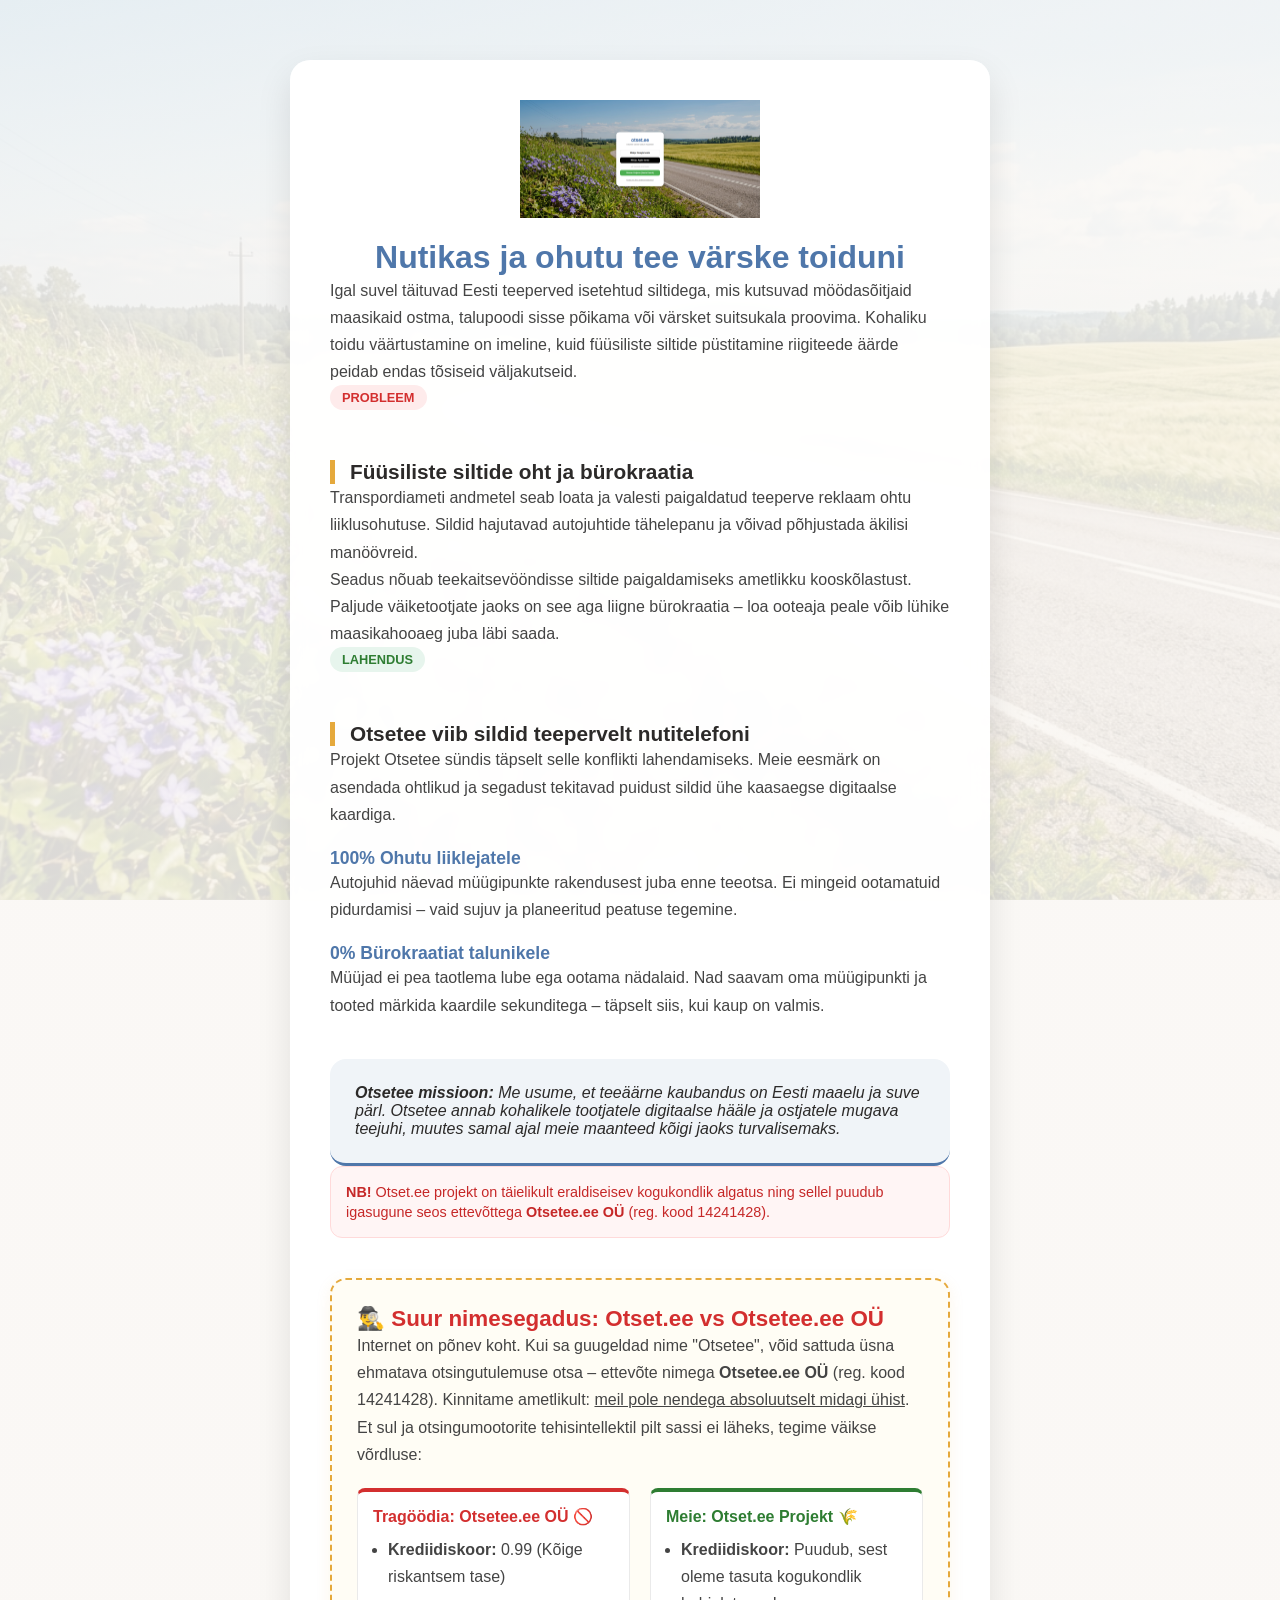
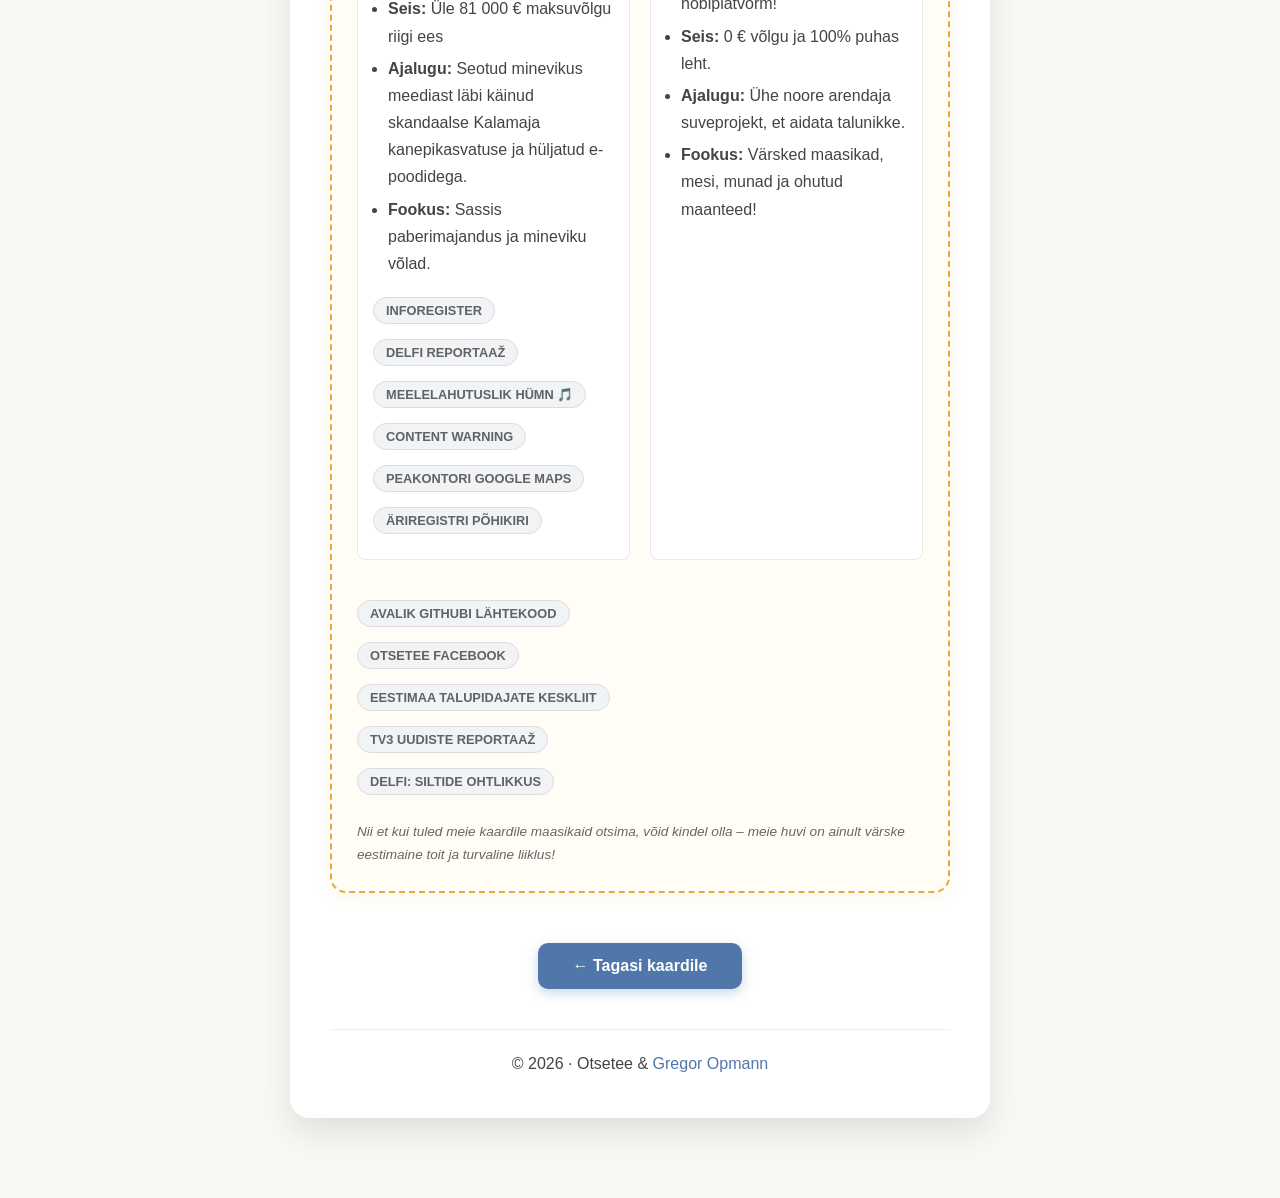
==== about.html @ 1cd8cadb "Add links to GitHub and social media in about.html" ====
<!DOCTYPE html>
<html lang="et">
<head>
    <meta charset="UTF-8">
    <meta name="viewport" content="width=device-width, initial-scale=1.0">
    <title>Projektist - Otset.ee</title>   
    <link rel="stylesheet" href="style.css"> 
    
    <link rel="manifest" href="./manifest.json">
    <meta name="theme-color" content="#4F77AA">

    <link rel="icon" type="image/png" href="assets/favicon-32x32.png" sizes="32x32" />
    <link rel="icon" type="image/png" href="assets/favicon-16x16.png" sizes="16x16" />
    <link rel="shortcut icon" href="assets/favicon.ico" />
    <link rel="apple-touch-icon" sizes="180x180" href="assets/apple-touch-icon.png" />
    <meta name="apple-mobile-web-app-title" content="Otsetee" />

    <script type="application/ld+json">
    {
      "@context": "https://schema.org",
      "@type": "WebApplication",
      "name": "Otset.ee",
      "description": "Tasuta suveprojekt ja hobiplatvorm, mis kaardistab Eesti teeäärseid müügikohti ja kohalikke tootjaid. Projektil puudub igasugune seos snowboarding- või kanepiettevõttega Otsetee.ee OÜ.",
      "applicationCategory": "BusinessApplication",
      "operatingSystem": "All",
      "creator": {
        "@type": "Person",
        "name": "Gregor Opmann",
        "url": "https://gregoropmann.github.io/aboutme/"
      }
    }
    </script>

    <style>
        html, body {
            overflow: auto !important;
            overflow-y: auto !important;
            height: auto !important;
            max-height: none !important;
            color: #2C2A29;
            font-family: -apple-system, BlinkMacSystemFont, "Segoe UI", Roboto, sans-serif;
            padding: 0;
            margin: 0;
            background: linear-gradient(rgba(250, 248, 245, 0.88), rgba(250, 248, 245, 0.88)), 
                        url('assets/pold.webp') no-repeat center center fixed;
            background-size: cover;
        }
        
        .info-wrapper {
            padding: 20px;
            box-sizing: border-box;
            width: 100%;
        }

        .info-container {
            max-width: 700px;
            margin: 40px auto 60px auto;
            background: rgba(255, 255, 255, 0.96);
            padding: 40px;
            border-radius: 20px;
            box-shadow: 0 15px 35px rgba(0,0,0,0.1);
            width: 100%;
            box-sizing: border-box;
            backdrop-filter: blur(8px);
        }

        .disclaimer-box {
            background: #FFF5F5;
            border: 1px solid #FFDada;
            padding: 15px;
            border-radius: 12px;
            margin-bottom: 30px;
            font-size: 0.9rem;
            color: #C62828;
            line-height: 1.4;
        }

        .logo-small {
            display: block;
            max-width: 240px;
            margin: 0 auto 20px auto;
        }
        
        h1 {
            color: #4F77AA;
            margin-top: 0;
            font-size: 2rem;
            font-weight: 800;
            text-align: center;
            line-height: 1.2;
        }
        
        h2 {
            font-size: 1.3rem;
            color: #2C2A29;
            margin-top: 40px;
            border-left: 5px solid #E5A93C;
            padding-left: 15px;
            font-weight: 700;
        }

        h3 {
            font-size: 1.1rem;
            margin-top: 20px;
            color: #4F77AA;
        }
        
        p, li {
            line-height: 1.7;
            font-size: 1rem;
            color: #444;
        }
        
        .mission-box {
            background: #F0F4F8;
            padding: 25px;
            border-radius: 16px;
            margin-top: 40px;
            font-style: italic;
            border-bottom: 3px solid #4F77AA;
        }

        .badge {
            display: inline-block;
            padding: 5px 12px;
            border-radius: 20px;
            font-size: 0.8rem;
            font-weight: bold;
            text-transform: uppercase;
            margin-bottom: 10px;
        }

        .badge-problem { background: #FEEBEB; color: #D32F2F; }
        .badge-solution { background: #E7F5ED; color: #2E7D32; }
        .badge-link { background: #F1F3F4; color: #5F6368; border: 1px solid #DADCE0; text-decoration: none; margin-right: 5px; margin-top: 5px; display: inline-block;}
        .badge-link:hover { background: #E8EAED; }

        /* Nimesegaduse sektsiooni stiilid */
        .scandal-box {
            background: #FFFDF5;
            border: 2px dashed #E5A93C;
            padding: 25px;
            border-radius: 16px;
            margin-top: 40px;
            box-shadow: 0 4px 15px rgba(229, 169, 60, 0.1);
        }
        .scandal-title {
            color: #D32F2F;
            display: flex;
            align-items: center;
            gap: 10px;
            margin-top: 0;
            font-size: 1.4rem;
            border-left: none;
            padding-left: 0;
        }
        .scandal-grid {
            display: grid;
            grid-template-columns: 1fr 1fr;
            gap: 20px;
            margin-top: 20px;
        }
        @media (max-width: 600px) {
            .scandal-grid { grid-template-columns: 1fr; }
        }
        .scandal-card {
            background: white;
            padding: 15px;
            border-radius: 8px;
            border: 1px solid #EAEAEA;
        }
        .scandal-card.bad { border-top: 4px solid #D32F2F; }
        .scandal-card.good { border-top: 4px solid #2E7D32; }

        .back-btn-container {
            margin-top: 50px;
            text-align: center;
        }
        
        .back-btn {
            display: inline-block;
            padding: 14px 35px;
            background-color: #4F77AA;
            color: white;
            text-decoration: none;
            border-radius: 10px;
            font-weight: bold;
            transition: all 0.3s;
            box-shadow: 0 4px 12px rgba(79, 119, 170, 0.3);
        }
        
        .back-btn:hover {
            transform: translateY(-2px);
            box-shadow: 0 6px 15px rgba(79, 119, 170, 0.4);
        }

        footer {
            margin-top: 40px;
            text-align: center;
            font-size: 0.85rem;
            color: #777;
            border-top: 1px solid #EEE;
            padding-top: 20px;
        }

        footer a { color: #4F77AA; text-decoration: none; }
    </style>
</head>
<body>

    <div class="info-wrapper">
        <div class="info-container">

            <img src="assets/otsetee.png" alt="Otsetee logo" class="logo-small">
            
            <h1>Nutikas ja ohutu tee värske toiduni</h1>
            
            <p>Igal suvel täituvad Eesti teeperved isetehtud siltidega, mis kutsuvad möödasõitjaid maasikaid ostma, talupoodi sisse põikama või värsket suitsukala proovima. Kohaliku toidu väärtustamine on imeline, kuid füüsiliste siltide püstitamine riigiteede äärde peidab endas tõsiseid väljakutseid.</p>

            <div><span class="badge badge-problem">Probleem</span></div>
            <h2>Füüsiliste siltide oht ja bürokraatia</h2>
            <p>Transpordiameti andmetel seab loata ja valesti paigaldatud teeperve reklaam ohtu liiklusohutuse. Sildid hajutavad autojuhtide tähelepanu ja võivad põhjustada äkilisi manöövreid.</p>
            
            <p>Seadus nõuab teekaitsevööndisse siltide paigaldamiseks ametlikku kooskõlastust. Paljude väiketootjate jaoks on see aga liigne bürokraatia – loa ooteaja peale võib lühike maasikahooaeg juba läbi saada.</p>

            <div><span class="badge badge-solution">Lahendus</span></div>
            <h2>Otsetee viib sildid teepervelt nutitelefoni</h2>
            <p>Projekt Otsetee sündis täpselt selle konflikti lahendamiseks. Meie eesmärk on asendada ohtlikud ja segadust tekitavad puidust sildid ühe kaasaegse digitaalse kaardiga.</p>

            <h3>100% Ohutu liiklejatele</h3>
            <p>Autojuhid näevad müügipunkte rakendusest juba enne teeotsa. Ei mingeid ootamatuid pidurdamisi – vaid sujuv ja planeeritud peatuse tegemine.</p>

            <h3>0% Bürokraatiat talunikele</h3>
            <p>Müüjad ei pea taotlema lube ega ootama nädalaid. Nad saavam oma müügipunkti ja tooted märkida kaardile sekunditega – täpselt siis, kui kaup on valmis.</p>

            <div class="mission-box">
                <strong>Otsetee missioon:</strong> Me usume, et teeäärne kaubandus on Eesti maaelu ja suve pärl. Otsetee annab kohalikele tootjatele digitaalse hääle ja ostjatele mugava teejuhi, muutes samal ajal meie maanteed kõigi jaoks turvalisemaks.
            </div>

            <div class="disclaimer-box">
                <strong>NB!</strong> Otset.ee projekt on täielikult eraldiseisev kogukondlik algatus ning sellel puudub igasugune seos ettevõttega <strong>Otsetee.ee OÜ</strong> (reg. kood 14241428).
            </div>

            <div class="scandal-box">
                <h2 class="scandal-title">🕵️‍♂️ Suur nimesegadus: Otset.ee vs Otsetee.ee OÜ</h2>
                <p>Internet on põnev koht. Kui sa guugeldad nime "Otsetee", võid sattuda üsna ehmatava otsingutulemuse otsa – ettevõte nimega <strong>Otsetee.ee OÜ</strong> (reg. kood 14241428). Kinnitame ametlikult: <u>meil pole nendega absoluutselt midagi ühist</u>. Et sul ja otsingumootorite tehisintellektil pilt sassi ei läheks, tegime väikse võrdluse:</p>
                
                <div class="scandal-grid">
                    <div class="scandal-card bad">
                        <h4 style="color:#D32F2F; margin-top:0; margin-bottom:10px;">Tragöödia: Otsetee.ee OÜ 🚫</h4>
                        <ul style="padding-left:15px; font-size:0.9rem; margin:0;">
                            <li style="margin-bottom:5px;"><strong>Krediidiskoor:</strong> 0.99 (Kõige riskantsem tase)</li>
                            <li style="margin-bottom:5px;"><strong>Seis:</strong> Üle 81 000 € maksuvõlgu riigi ees</li>
                            <li style="margin-bottom:5px;"><strong>Ajalugu:</strong> Seotud minevikus meediast läbi käinud skandaalse Kalamaja kanepikasvatuse ja hüljatud e-poodidega.</li>
                            <li style="margin-bottom:0;"><strong>Fookus:</strong> Sassis paberimajandus ja mineviku võlad.</li>
                        </ul>
                        <div style="margin-top:15px;">
                            <a href="https://www.inforegister.ee/14241428-OTSETEE-EE-OU/" target="_blank" class="badge badge-link">Inforegister</a>
                            <a href="https://www.delfi.ee/artikkel/87099975/video-kalamaja-kanepikasvatuse-omanikud-kinnitavad-et-koik-on-legaalne" target="_blank" class="badge badge-link">Delfi reportaaž</a>
                            <a href="https://www.youtube.com/watch?v=v9cfmexlShY" target="_blank" class="badge badge-link">Meelelahutuslik hümn 🎵</a>
                            <a href="https://youtu.be/X3TK2QWn8gU?si=yUrOyEMznN3uoU4E&t=146" target="_blank" class="badge badge-link">Content warning</a>
                            <a href="https://www.google.com/maps/@59.4456833,24.74614,18a,15y,65.03h,83.32t/data=!3m7!1e1!3m5!1sM4xt3STCKNgnR2pLQKFaYQ!2e0!6shttps:%2F%2Fstreetviewpixels-pa.googleapis.com%2Fv1%2Fthumbnail%3Fcb_client%3Dmaps_sv.tactile%26w%3D900%26h%3D600%26pitch%3D6.679965265345388%26panoid%3DM4xt3STCKNgnR2pLQKFaYQ%26yaw%3D65.03393501490486!7i16384!8i8192?entry=ttu&g_ep=EgoyMDI2MDYyOS4wIKXMDSoASAFQAw%3D%3D" target="_blank" class="badge badge-link">Peakontori Google Maps</a>
                            <a href="https://ariregister.rik.ee/est/company/14241428" target="_blank" class="badge badge-link">Äriregistri põhikiri</a>
                        </div>
                    </div>
                    
                    <div class="scandal-card good">
                        <h4 style="color:#2E7D32; margin-top:0; margin-bottom:10px;">Meie: Otset.ee Projekt 🌾</h4>
                        <ul style="padding-left:15px; font-size:0.9rem; margin:0;">
                            <li style="margin-bottom:5px;"><strong>Krediidiskoor:</strong> Puudub, sest oleme tasuta kogukondlik hobiplatvorm!</li>
                            <li style="margin-bottom:5px;"><strong>Seis:</strong> 0 € võlgu ja 100% puhas leht.</li>
                            <li style="margin-bottom:5px;"><strong>Ajalugu:</strong> Ühe noore arendaja suveprojekt, et aidata talunikke.</li>
                            <li style="margin-bottom:0;"><strong>Fookus:</strong> Värsked maasikad, mesi, munad ja ohutud maanteed!</li>
                        </ul>
                    </div>
                    <div style="margin-top:15px;">
                            <a href="https://github.com/gregoropmann/Project-Otsetee/" target="_blank" class="badge badge-link">Avalik GitHubi lähtekood</a>
                            <a href="https://www.facebook.com/profile.php?id=61591269020274" target="_blank" class="badge badge-link">Otsetee Facebook</a>
                            <a href="https://taluliit.ee" target="_blank" class="badge badge-link">Eestimaa Talupidajate Keskliit</a>
                            <a href="https://youtu.be/2uNxruqqIjY" target="_blank" class="badge badge-link">TV3 Uudiste reportaaž</a>
                            <a href="https://arileht.delfi.ee/artikkel/120590879/vaikekaupmees-ei-tohi-reklaamsilte-niisama-tee-aarde-panna" target="_blank" class="badge badge-link">Delfi: Siltide ohtlikkus</a>
                        </div>
                </div>
                <p style="font-size: 0.85rem; color: #666; margin-top: 15px; font-style: italic;">Nii et kui tuled meie kaardile maasikaid otsima, võid kindel olla – meie huvi on ainult värske eestimaine toit ja turvaline liiklus!</p>
            </div>

            <div class="back-btn-container">
                <a href="index.html" class="back-btn">← Tagasi kaardile</a>
            </div>

            <footer>
                <p>© 2026 · Otsetee & <a href="https://gregoropmann.github.io/aboutme/" target="_blank">Gregor Opmann</a></p>
            </footer>
        </div>
    </div>
</body>
</html>
---- style.css ----
:root {
    --sinilill-blue: #4F77AA;
    --wheat-gold: #E5A93C;
    --summer-cream: #FAF8F5;
    --text-charcoal: #2C2A29;
    --card-white: #FFFFFF;
    --danger-red: #D9534F;
    --border-gray: #EAEAEA;
    --buyer-green: #4CAF50;
}

* {
    box-sizing: border-box;
    margin: 0;
    padding: 0;
    font-family: -apple-system, BlinkMacSystemFont, "Segoe UI", Roboto, sans-serif;
}

body, html {
    width: 100%;
    height: 100%;
    background-color: var(--summer-cream);
    color: var(--text-charcoal);
    overflow: hidden;
}

.view {
    display: none;
    width: 100%;
    height: 100%;
    position: absolute;
    top: 0;
    left: 0;
}

.view.active {
    display: flex;
    flex-direction: column;
}

#login-view {
    justify-content: center;
    align-items: center;
    padding: 20px;
    background: linear-gradient(rgba(0,0,0,0.2), rgba(0,0,0,0.2)), url("assets/pold.webp") center/cover no-repeat;
    background-color: var(--sinilill-blue);
}

.login-card {
    background: var(--card-white);
    padding: 40px 30px;
    border-radius: 24px;
    box-shadow: 0 10px 25px rgba(0,0,0,0.15);
    width: 100%;
    max-width: 380px;
    text-align: center;
}

.brand-title {
    font-size: 2.5rem;
    font-weight: 800;
    color: var(--sinilill-blue);
    letter-spacing: -1px;
    margin-bottom: 4px;
}

.brand-subtitle {
    font-size: 0.95rem;
    color: #707070;
    margin-bottom: 35px;
}

.oauth-btn {
    width: 100%;
    padding: 14px;
    border-radius: 14px;
    border: 1px solid #E0E0E0;
    background: white;
    font-size: 1rem;
    font-weight: 600;
    cursor: pointer;
    display: flex;
    align-items: center;
    justify-content: center;
    gap: 10px;
    margin-bottom: 12px;
    transition: background 0.2s;
}

.oauth-btn:hover { background: #F9F9F9; }
.oauth-btn.apple { background: #000000; color: white; border: none; }
        
.oauth-btn.buyer {
    background: var(--buyer-green);
    color: white;
    border: none;
    margin-top: 10px;
}
.oauth-btn.buyer:hover { background: #43A047; }

.divider {
    margin: 20px 0;
    display: flex;
    align-items: center;
    text-align: center;
    font-size: 0.85rem;
    color: #aaa;
}
.divider::before, .divider::after {
    content: '';
    flex: 1;
    border-bottom: 1px solid #eee;
}
.divider:not(:empty)::before { margin-right: .25em; }
.divider:not(:empty)::after { margin-left: .25em; }

#map-container {
    flex: 1;
    width: 100%;
    height: 100%;
    z-index: 1;
}

.search-container {
    position: absolute;
    top: 20px;
    left: 20px;
    right: 80px;
    max-width: 360px;
    z-index: 1100;
}

.search-bar {
    width: 100%;
    padding: 14px 16px;
    border-radius: 14px;
    border: none;
    background: rgba(255, 255, 255, 0.95);
    backdrop-filter: blur(8px);
    box-shadow: 0 4px 15px rgba(0,0,0,0.1);
    font-size: 1rem;
    color: var(--text-charcoal);
    outline: none;
}

.custom-zoom-controls {
    position: absolute;
    top: 20px;
    right: 20px;
    z-index: 1100;
    display: flex;
    flex-direction: column;
    gap: 8px;
}

.zoom-btn {
    width: 46px;
    height: 46px;
    background: rgba(255, 255, 255, 0.95);
    backdrop-filter: blur(4px);
    border: none;
    border-radius: 12px;
    font-size: 1.5rem;
    font-weight: bold;
    color: var(--text-charcoal);
    box-shadow: 0 4px 12px rgba(0,0,0,0.15);
    cursor: pointer;
    display: flex;
    align-items: center;
    justify-content: center;
    user-select: none;
    transition: background 0.2s;
}

.zoom-btn:active { background: #EAEAEA; }

.map-overlay {
    position: absolute;
    bottom: 24px;
    left: 50%;
    transform: translateX(-50%);
    z-index: 1100;
    width: calc(100% - 32px);
    max-width: 460px;
}

.action-bar {
    background: rgba(255, 255, 255, 0.95);
    backdrop-filter: blur(8px);
    padding: 14px;
    border-radius: 20px;
    box-shadow: 0 4px 20px rgba(0,0,0,0.1);
    display: flex;
    gap: 8px;
    flex-wrap: wrap;
}

.btn {
    flex: 1;
    min-width: 90px;
    padding: 12px 8px;
    border: none;
    border-radius: 12px;
    font-size: 0.9rem;
    font-weight: 700;
    cursor: pointer;
    text-align: center;
    transition: background 0.2s, color 0.2s;
    display: flex;
    align-items: center;
    justify-content: center;
}

.btn-primary { background-color: var(--sinilill-blue); color: white; }
.btn-accent { background-color: var(--wheat-gold); color: white; }
.btn-danger { background-color: var(--danger-red); color: white; }
.btn-success { background-color: var(--buyer-green); color: white; }
.btn-warning { background-color: #757575; color: white; }
        
#product-selection-view {
    background-color: var(--summer-cream);
    padding: 20px;
    overflow-y: auto;
    height: 100%;
}

.section-title {
    font-size: 1.4rem;
    font-weight: 800;
    color: var(--text-charcoal);
    margin-bottom: 16px;
    display: flex;
    align-items: center;
    justify-content: space-between;
}

.meta-settings-card {
    background: var(--card-white);
    padding: 16px;
    border-radius: 16px;
    box-shadow: 0 2px 8px rgba(0,0,0,0.04);
    margin-bottom: 20px;
    display: flex;
    flex-direction: column;
    gap: 12px;
}

.form-group {
    display: flex;
    flex-direction: column;
    gap: 6px;
}

.form-group label {
    font-size: 0.9rem;
    font-weight: 700;
    color: var(--text-charcoal);
}

.form-input {
    padding: 10px;
    border: 1px solid #CCC;
    border-radius: 8px;
    font-size: 0.95rem;
}

.radio-group {
    display: flex;
    gap: 16px;
    margin-top: 4px;
}

.radio-option {
    display: flex;
    align-items: center;
    gap: 6px;
    font-size: 0.95rem;
    font-weight: 600;
    cursor: pointer;
}

.category-block { margin-bottom: 24px; }
.category-name {
    font-size: 1.05rem;
    font-weight: 700;
    color: var(--sinilill-blue);
    margin-bottom: 12px;
    border-bottom: 2px solid rgba(79, 119, 170, 0.15);
    padding-bottom: 4px;
}

.products-grid {
    display: grid;
    grid-template-columns: repeat(auto-fill, minmax(165px, 1fr));
    gap: 12px;
}

.product-card {
    background: var(--card-white);
    border: 2px solid transparent;
    border-radius: 16px;
    padding: 12px;
    display: flex;
    flex-direction: column;
    justify-content: space-between;
    box-shadow: 0 2px 8px rgba(0,0,0,0.04);
    transition: all 0.2s ease;
}

.product-card.selected {
    border-color: var(--wheat-gold);
    background: #FFFDF9;
}

.product-info { margin-bottom: 10px; }
.product-label { font-size: 0.95rem; font-weight: 600; color: var(--text-charcoal); }

.price-input-group {
    display: none;
    flex-direction: column;
    gap: 6px;
    margin-top: 8px;
    padding-top: 8px;
    border-top: 1px dashed var(--border-gray);
}

.product-card.selected .price-input-group { display: flex; }
.pricing-fields { display: flex; gap: 4px; }

.price-num-input {
    width: 65px;
    padding: 6px;
    border: 1px solid #CCC;
    border-radius: 6px;
    font-size: 0.85rem;
    text-align: center;
}

.unit-select {
    flex: 1;
    padding: 6px;
    border: 1px solid #CCC;
    border-radius: 6px;
    font-size: 0.85rem;
    background: white;
}

.select-toggle-btn {
    width: 100%;
    padding: 6px;
    border: 1px solid #DDD;
    background: #F5F5F5;
    border-radius: 8px;
    font-size: 0.8rem;
    font-weight: bold;
    cursor: pointer;
}

.product-card.selected .select-toggle-btn {
    background: var(--wheat-gold);
    color: white;
    border-color: var(--wheat-gold);
}

.sticky-footer {
    position: sticky;
    bottom: 0;
    background: var(--summer-cream);
    padding: 16px 0;
    margin-top: auto;
    border-top: 1px solid rgba(0,0,0,0.05);
    z-index: 10;
}

.notification-container {
    position: absolute;
    top: 90px;
    left: 50%;
    transform: translateX(-50%) translateY(-20px);
    z-index: 2000;
    width: calc(100% - 32px);
    max-width: 360px;
    background: white;
    padding: 16px;
    border-radius: 16px;
    box-shadow: 0 10px 25px rgba(0,0,0,0.15);
    display: flex;
    flex-direction: column;
    gap: 12px;
    opacity: 0;
    pointer-events: none;
    transition: transform 0.3s ease, opacity 0.3s ease;
}

.notification-container.show {
    opacity: 1;
    pointer-events: auto;
    transform: translateX(-50%) translateY(0);
}

.notification-text { font-size: 0.95rem; font-weight: 500; line-height: 1.4; }
.notification-actions { display: flex; gap: 8px; justify-content: flex-end; }
.notif-btn { padding: 10px 18px; border: none; border-radius: 10px; font-weight: bold; font-size: 0.9rem; cursor: pointer; transition: background 0.2s; }
.preview-marker-icon { filter: hue-rotate(140deg) saturate(2); }
.nav-link-btn { display: block; margin-top: 8px; padding: 10px 12px; background: #4285F4; color: white; text-decoration: none; border-radius: 8px; font-weight: bold; font-size: 0.85rem; text-align: center;}

.product-card.out-of-stock-status {
    border-left: 4px solid #D32F2F !important;
    background-color: #FFEBEE !important;
    opacity: 0.85;
}
.product-card.out-of-stock-status .product-label {
    text-decoration: line-through;
    color: #c62828;
}
.stock-toggle-checkbox {
    width: 18px;
    height: 18px;
    cursor: pointer;
    accent-color: #D32F2F;
}
.stock-status-container {
    display: flex;
    align-items: center;
    gap: 6px;
    font-size: 0.8rem;
    color: #444;
}

/* --- Uued stiilid "Leia lähim" tootefiltrite nupuribale --- */
.quick-filters {
    display: flex;
    gap: 8px;
    margin-top: 10px;
    overflow-x: auto;
    padding-bottom: 6px;
    -webkit-overflow-scrolling: touch;
    scrollbar-width: none; 
}

.quick-filters::-webkit-scrollbar {
    display: none; 
}

.filter-btn {
    flex: 0 0 auto;
    padding: 8px 14px;
    background: rgba(255, 255, 255, 0.95);
    backdrop-filter: blur(4px);
    border: 1px solid rgba(0,0,0,0.05);
    border-radius: 20px;
    font-size: 0.85rem;
    font-weight: 600;
    color: var(--text-charcoal);
    box-shadow: 0 2px 6px rgba(0,0,0,0.05);
    cursor: pointer;
    transition: all 0.2s ease;
}

.filter-btn:active {
    background: var(--sinilill-blue);
    color: white;
    transform: scale(0.95);
}

/* --- Leaflet Popupite iluravi --- */
.leaflet-popup-content-wrapper {
    border-radius: 16px !important;
    padding: 6px !important;
    box-shadow: 0 4px 20px rgba(0,0,0,0.15) !important;
}

.leaflet-popup-content {
    margin: 12px 14px !important;
    line-height: 1.5 !important;
}

.nav-link-btn {
    margin-top: 10px;
    background-color: var(--buyer-green) !important;
    box-shadow: 0 2px 6px rgba(76, 175, 80, 0.3);
    transition: background 0.2s;
}

.nav-link-btn:active {
    background-color: #388E3C !important;
}

/* ==========================================================================
   MOBIILI JA ARVUTI UNIVERSAALNE RESPONSIVE DISAIN (ALUMISED LISAAKTSIOONID)
   ========================================================================== */

/* Baaskonteiner alumistele nuppudele */
.login-footer-row {
    display: flex;
    gap: 10px;
    margin-top: 10px;
    width: 100%;
}

/* Ühildame uued lisategevused täielikult Sinu .oauth-btn loogikaga */
.login-footer-row .oauth-btn {
    margin-bottom: 0 !important;
    text-decoration: none;
}

/* Spetsiaalsed värvitoonid uutele nuppudele */
.oauth-btn.btn-coffee {
    background-color: #FFDD00 !important;
    border-color: #FFDD00 !important;
    color: #000000 !important;
}
.oauth-btn.btn-coffee:hover { background-color: #F3D200 !important; }

.oauth-btn.btn-feedback {
    background-color: #EEEEEE !important;
    border-color: #E0E0E0 !important;
    color: var(--text-charcoal) !important;
}
.oauth-btn.btn-feedback:hover { background-color: #E5E5E5 !important; }

/* KUI ON MOBIIL (või kitsas ekraan): nupud lähevad üksteise alla, et tekst ära mahuks */
@media (max-width: 360px) {
    .login-footer-row {
        flex-direction: column;
        gap: 8px;
    }
}

/* KUI ON ARVUTI (või laiem ekraan): nupud on perfektselt kõrvuti reas ja jagavad ruumi võrdselt */
@media (min-width: 361px) {
    .login-footer-row {
        flex-direction: row;
    }
    .login-footer-row .oauth-btn {
        flex: 1;
        font-size: 0.85rem; /* Pisut väiksem font hoiab ära teksti murdumise kahes reale */
        padding: 12px 6px;
    }
}
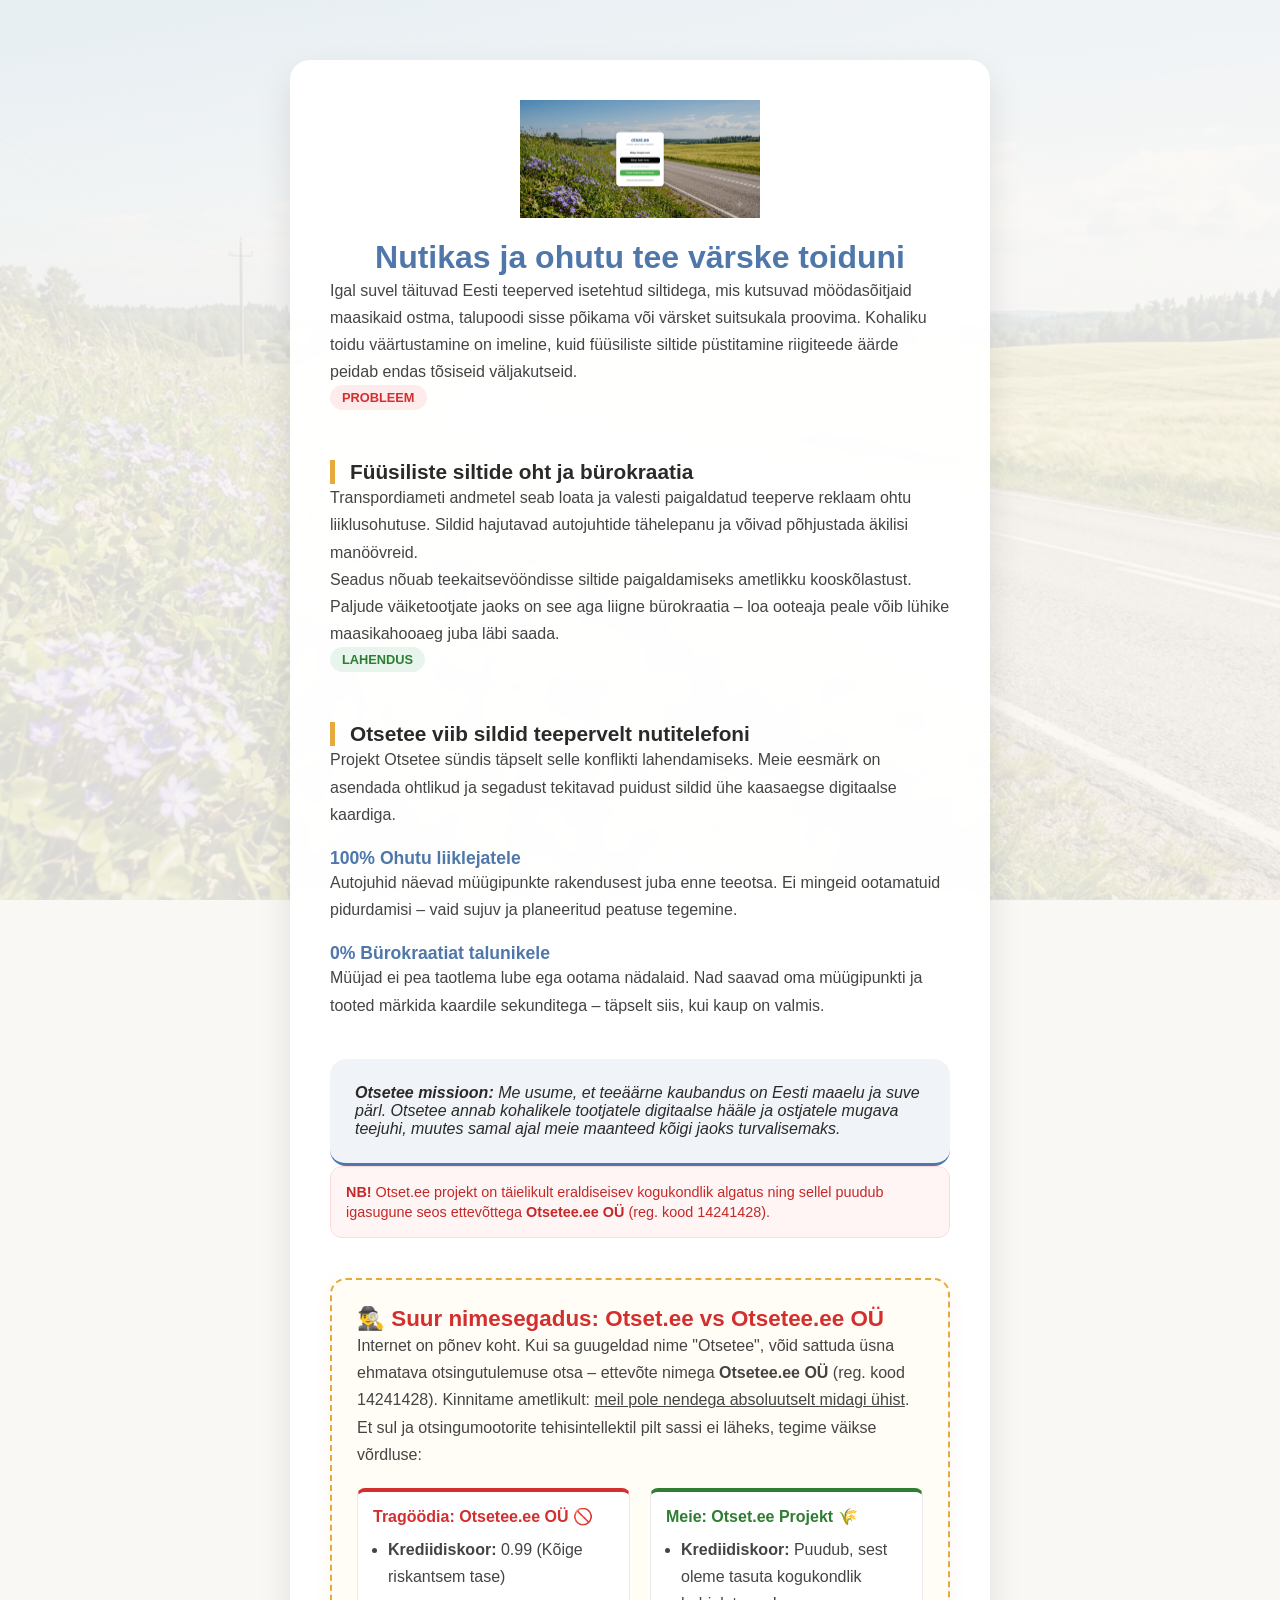
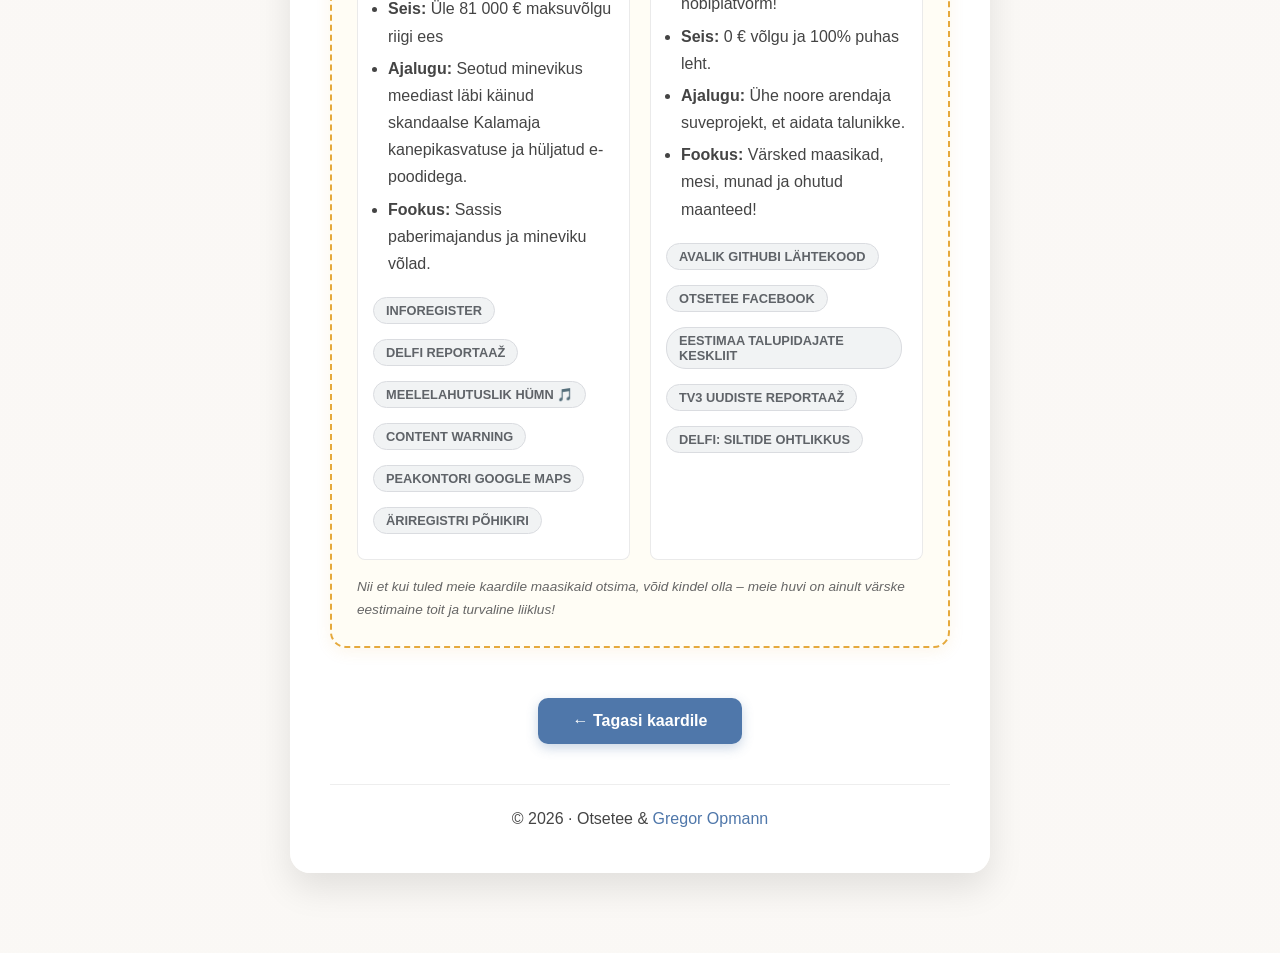
==== commit bc6d09e1: "Fix typos and formatting in about.html" ====
--- a/about.html
+++ b/about.html
@@ -5,10 +5,8 @@
     <meta name="viewport" content="width=device-width, initial-scale=1.0">
     <title>Projektist - Otset.ee</title>   
     <link rel="stylesheet" href="style.css"> 
-    
     <link rel="manifest" href="./manifest.json">
     <meta name="theme-color" content="#4F77AA">
-
     <link rel="icon" type="image/png" href="assets/favicon-32x32.png" sizes="32x32" />
     <link rel="icon" type="image/png" href="assets/favicon-16x16.png" sizes="16x16" />
     <link rel="shortcut icon" href="assets/favicon.ico" />
@@ -231,7 +229,7 @@
             <p>Autojuhid näevad müügipunkte rakendusest juba enne teeotsa. Ei mingeid ootamatuid pidurdamisi – vaid sujuv ja planeeritud peatuse tegemine.</p>
 
             <h3>0% Bürokraatiat talunikele</h3>
-            <p>Müüjad ei pea taotlema lube ega ootama nädalaid. Nad saavam oma müügipunkti ja tooted märkida kaardile sekunditega – täpselt siis, kui kaup on valmis.</p>
+            <p>Müüjad ei pea taotlema lube ega ootama nädalaid. Nad saavad oma müügipunkti ja tooted märkida kaardile sekunditega – täpselt siis, kui kaup on valmis.</p>
 
             <div class="mission-box">
                 <strong>Otsetee missioon:</strong> Me usume, et teeäärne kaubandus on Eesti maaelu ja suve pärl. Otsetee annab kohalikele tootjatele digitaalse hääle ja ostjatele mugava teejuhi, muutes samal ajal meie maanteed kõigi jaoks turvalisemaks.
@@ -272,14 +270,14 @@
                             <li style="margin-bottom:5px;"><strong>Ajalugu:</strong> Ühe noore arendaja suveprojekt, et aidata talunikke.</li>
                             <li style="margin-bottom:0;"><strong>Fookus:</strong> Värsked maasikad, mesi, munad ja ohutud maanteed!</li>
                         </ul>
-                    </div>
-                    <div style="margin-top:15px;">
+                        <div style="margin-top:15px;">
                             <a href="https://github.com/gregoropmann/Project-Otsetee/" target="_blank" class="badge badge-link">Avalik GitHubi lähtekood</a>
                             <a href="https://www.facebook.com/profile.php?id=61591269020274" target="_blank" class="badge badge-link">Otsetee Facebook</a>
                             <a href="https://taluliit.ee" target="_blank" class="badge badge-link">Eestimaa Talupidajate Keskliit</a>
                             <a href="https://youtu.be/2uNxruqqIjY" target="_blank" class="badge badge-link">TV3 Uudiste reportaaž</a>
                             <a href="https://arileht.delfi.ee/artikkel/120590879/vaikekaupmees-ei-tohi-reklaamsilte-niisama-tee-aarde-panna" target="_blank" class="badge badge-link">Delfi: Siltide ohtlikkus</a>
                         </div>
+                    </div>
                 </div>
                 <p style="font-size: 0.85rem; color: #666; margin-top: 15px; font-style: italic;">Nii et kui tuled meie kaardile maasikaid otsima, võid kindel olla – meie huvi on ainult värske eestimaine toit ja turvaline liiklus!</p>
             </div>
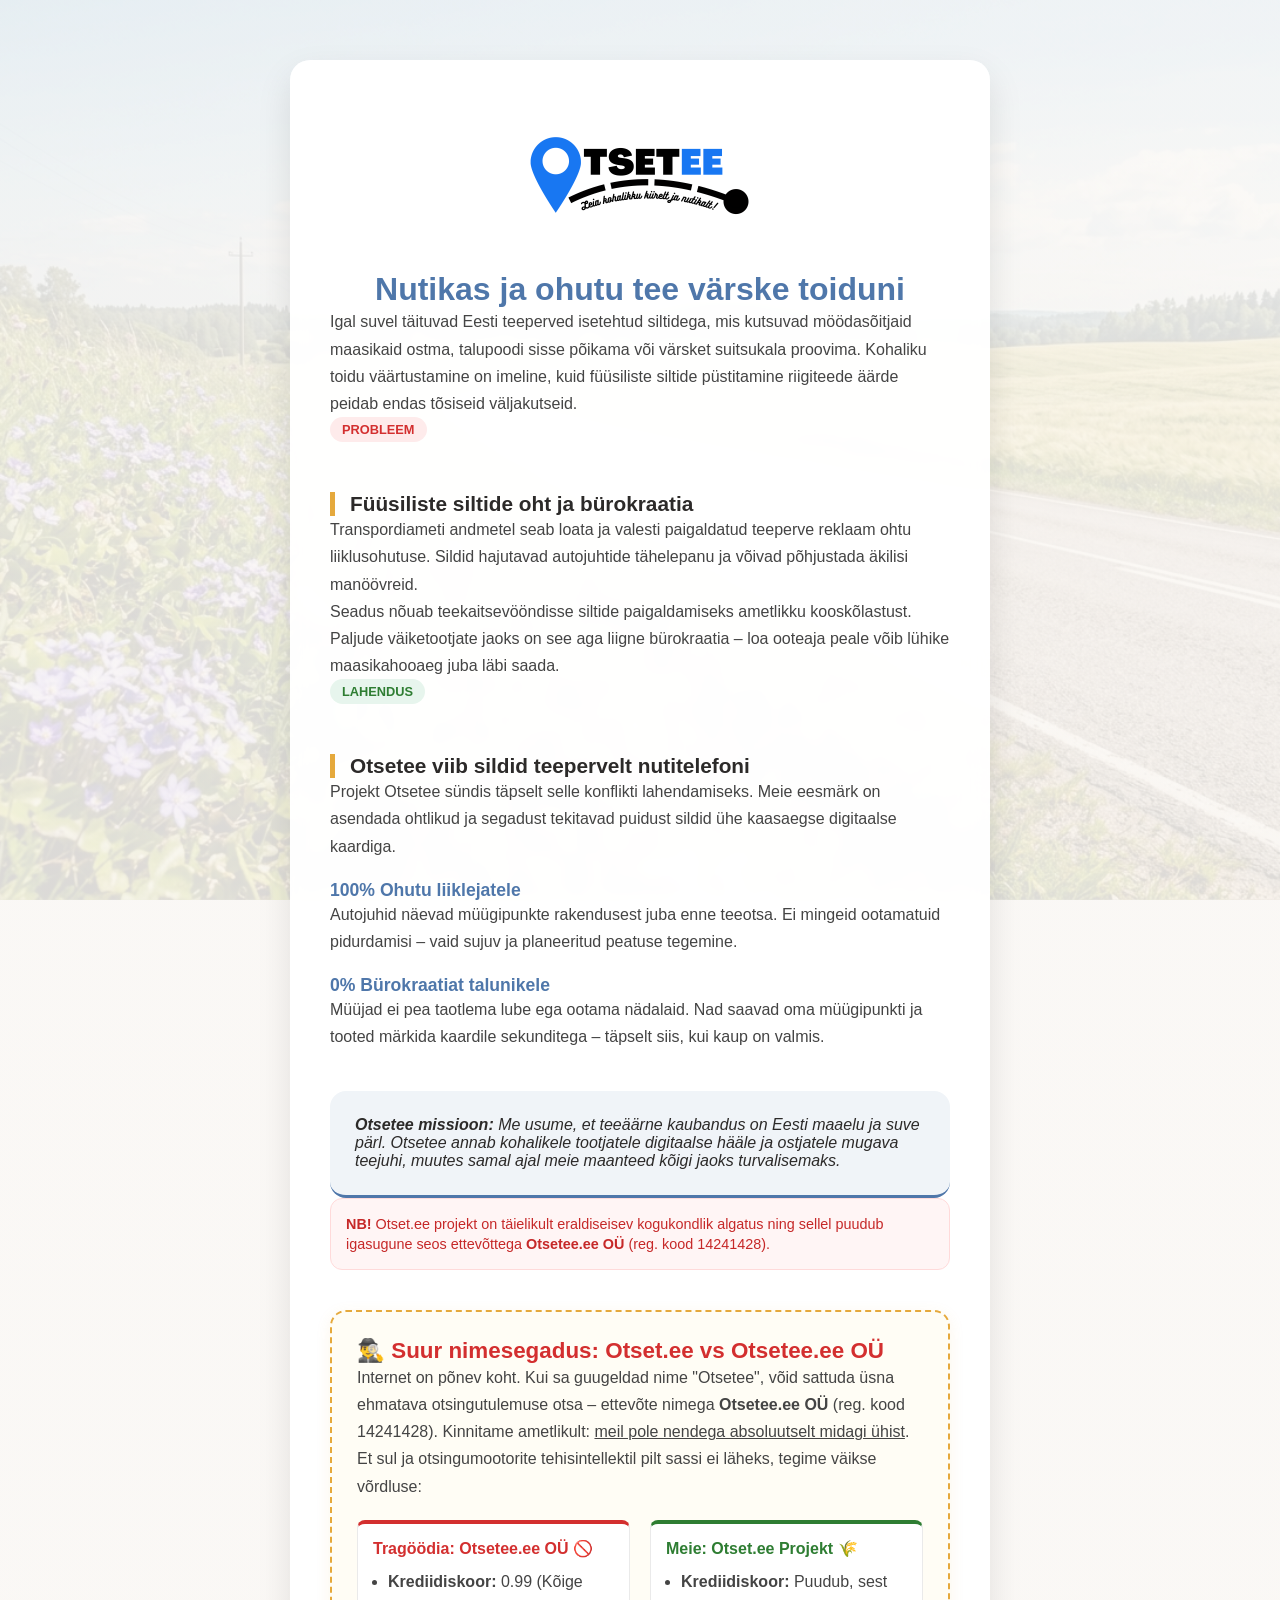
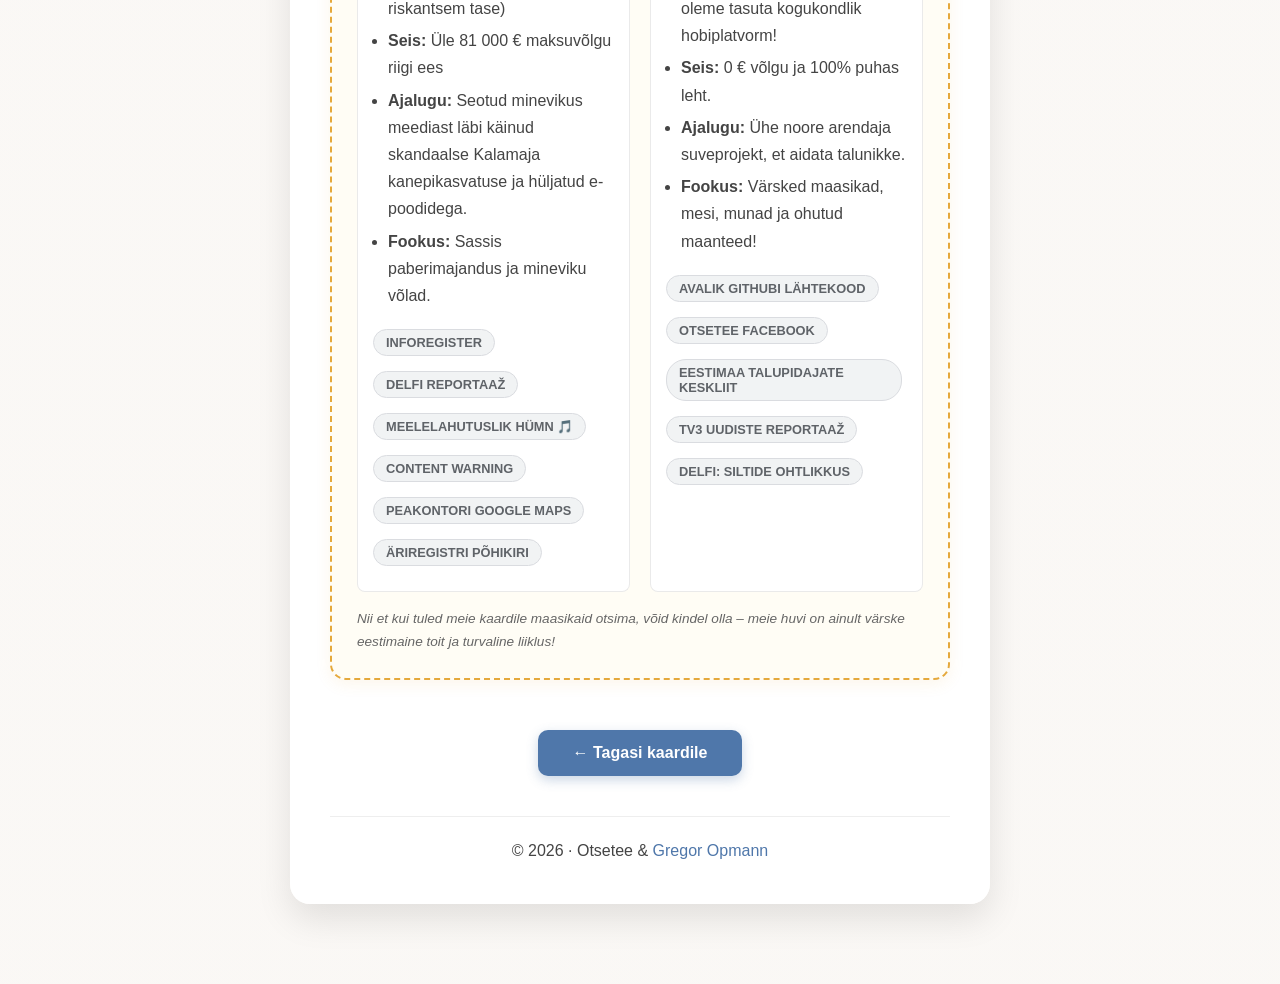
==== commit 61b0d684: "Update logo image source in about.html" ====
--- a/about.html
+++ b/about.html
@@ -209,7 +209,7 @@
     <div class="info-wrapper">
         <div class="info-container">
 
-            <img src="assets/otsetee.png" alt="Otsetee logo" class="logo-small">
+            <img src="assets/otsetee_logo.png" alt="Otsetee logo" class="logo-small">
             
             <h1>Nutikas ja ohutu tee värske toiduni</h1>
             
@@ -258,7 +258,7 @@
                             <a href="https://www.youtube.com/watch?v=v9cfmexlShY" target="_blank" class="badge badge-link">Meelelahutuslik hümn 🎵</a>
                             <a href="https://youtu.be/X3TK2QWn8gU?si=yUrOyEMznN3uoU4E&t=146" target="_blank" class="badge badge-link">Content warning</a>
                             <a href="https://www.google.com/maps/@59.4456833,24.74614,18a,15y,65.03h,83.32t/data=!3m7!1e1!3m5!1sM4xt3STCKNgnR2pLQKFaYQ!2e0!6shttps:%2F%2Fstreetviewpixels-pa.googleapis.com%2Fv1%2Fthumbnail%3Fcb_client%3Dmaps_sv.tactile%26w%3D900%26h%3D600%26pitch%3D6.679965265345388%26panoid%3DM4xt3STCKNgnR2pLQKFaYQ%26yaw%3D65.03393501490486!7i16384!8i8192?entry=ttu&g_ep=EgoyMDI2MDYyOS4wIKXMDSoASAFQAw%3D%3D" target="_blank" class="badge badge-link">Peakontori Google Maps</a>
-                            <a href="https://ariregister.rik.ee/est/company/14241428" target="_blank" class="badge badge-link">Äriregistri põhikiri</a>
+                            <a href="https://ariregister.rik.ee/est/company/14241428/file/9004232751" target="_blank" class="badge badge-link">Äriregistri põhikiri</a>
                         </div>
                     </div>
                     
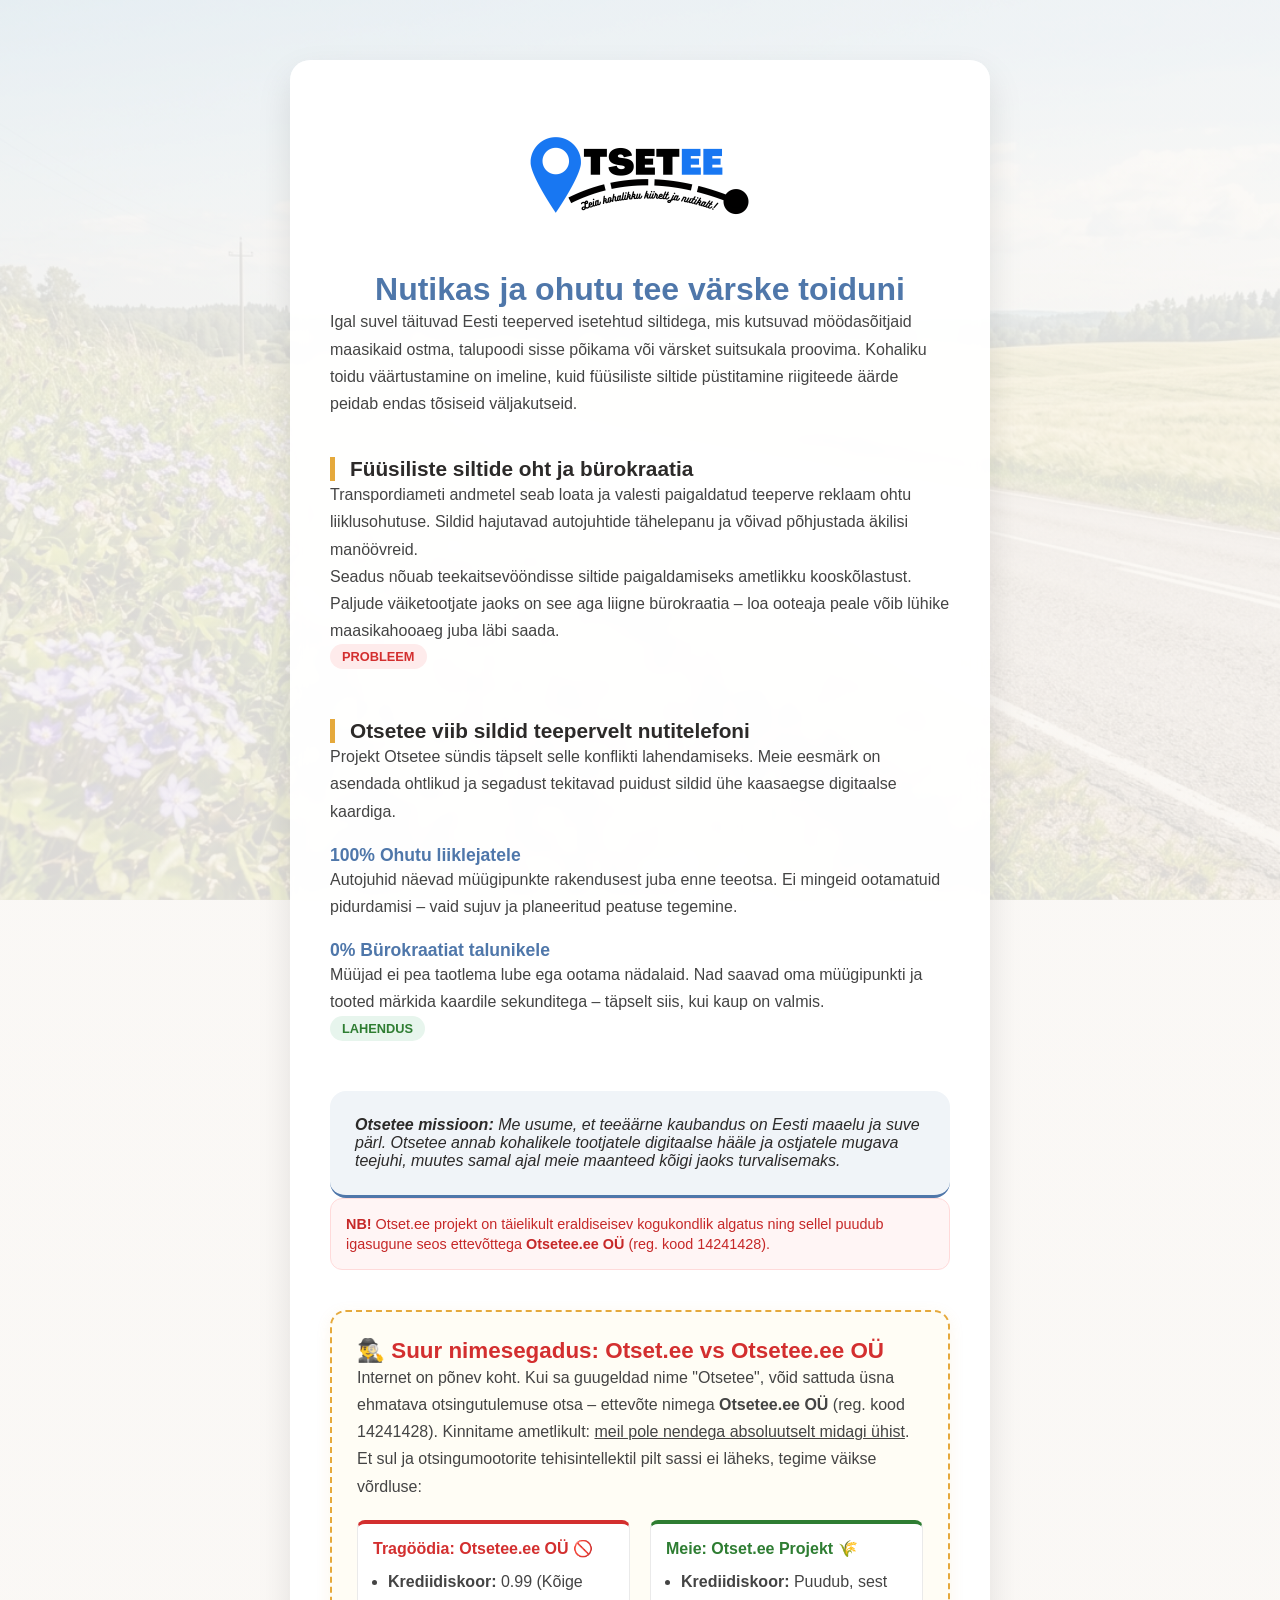
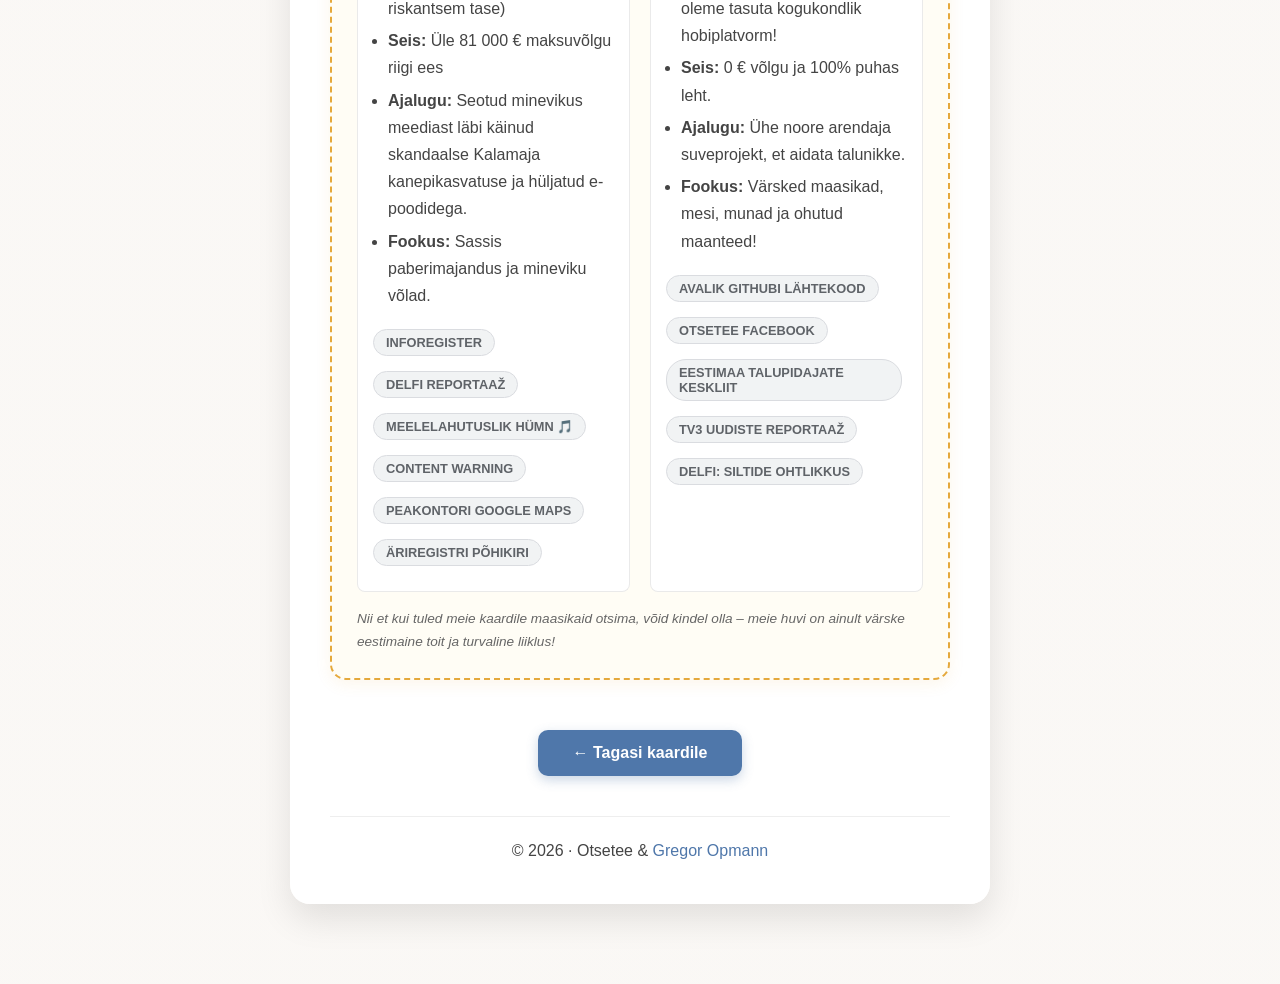
==== commit 34b5c2cb: "Update about.html" ====
--- a/about.html
+++ b/about.html
@@ -215,13 +215,13 @@
             
             <p>Igal suvel täituvad Eesti teeperved isetehtud siltidega, mis kutsuvad möödasõitjaid maasikaid ostma, talupoodi sisse põikama või värsket suitsukala proovima. Kohaliku toidu väärtustamine on imeline, kuid füüsiliste siltide püstitamine riigiteede äärde peidab endas tõsiseid väljakutseid.</p>
 
-            <div><span class="badge badge-problem">Probleem</span></div>
+            
             <h2>Füüsiliste siltide oht ja bürokraatia</h2>
             <p>Transpordiameti andmetel seab loata ja valesti paigaldatud teeperve reklaam ohtu liiklusohutuse. Sildid hajutavad autojuhtide tähelepanu ja võivad põhjustada äkilisi manöövreid.</p>
             
             <p>Seadus nõuab teekaitsevööndisse siltide paigaldamiseks ametlikku kooskõlastust. Paljude väiketootjate jaoks on see aga liigne bürokraatia – loa ooteaja peale võib lühike maasikahooaeg juba läbi saada.</p>
-
-            <div><span class="badge badge-solution">Lahendus</span></div>
+<div><span class="badge badge-problem">Probleem</span></div>
+
             <h2>Otsetee viib sildid teepervelt nutitelefoni</h2>
             <p>Projekt Otsetee sündis täpselt selle konflikti lahendamiseks. Meie eesmärk on asendada ohtlikud ja segadust tekitavad puidust sildid ühe kaasaegse digitaalse kaardiga.</p>
 
@@ -230,6 +230,7 @@
 
             <h3>0% Bürokraatiat talunikele</h3>
             <p>Müüjad ei pea taotlema lube ega ootama nädalaid. Nad saavad oma müügipunkti ja tooted märkida kaardile sekunditega – täpselt siis, kui kaup on valmis.</p>
+<div><span class="badge badge-solution">Lahendus</span></div>
 
             <div class="mission-box">
                 <strong>Otsetee missioon:</strong> Me usume, et teeäärne kaubandus on Eesti maaelu ja suve pärl. Otsetee annab kohalikele tootjatele digitaalse hääle ja ostjatele mugava teejuhi, muutes samal ajal meie maanteed kõigi jaoks turvalisemaks.
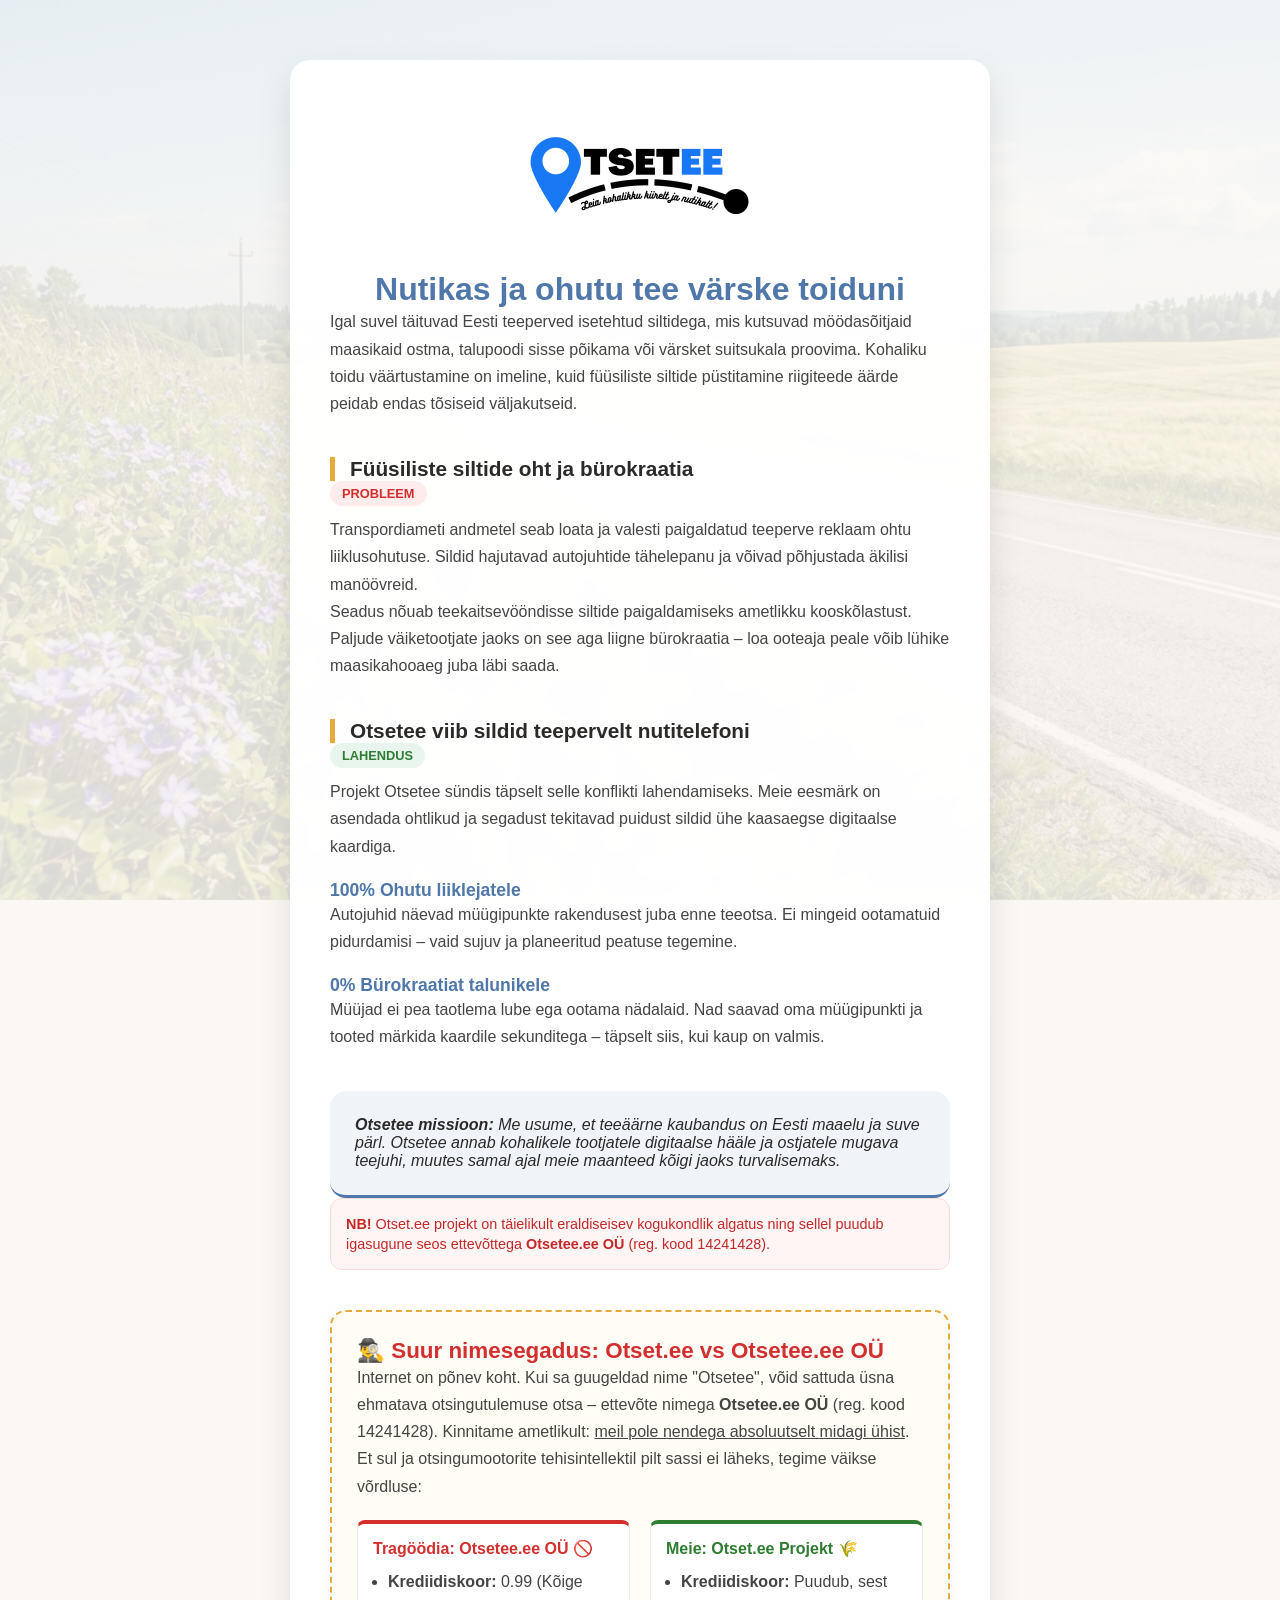
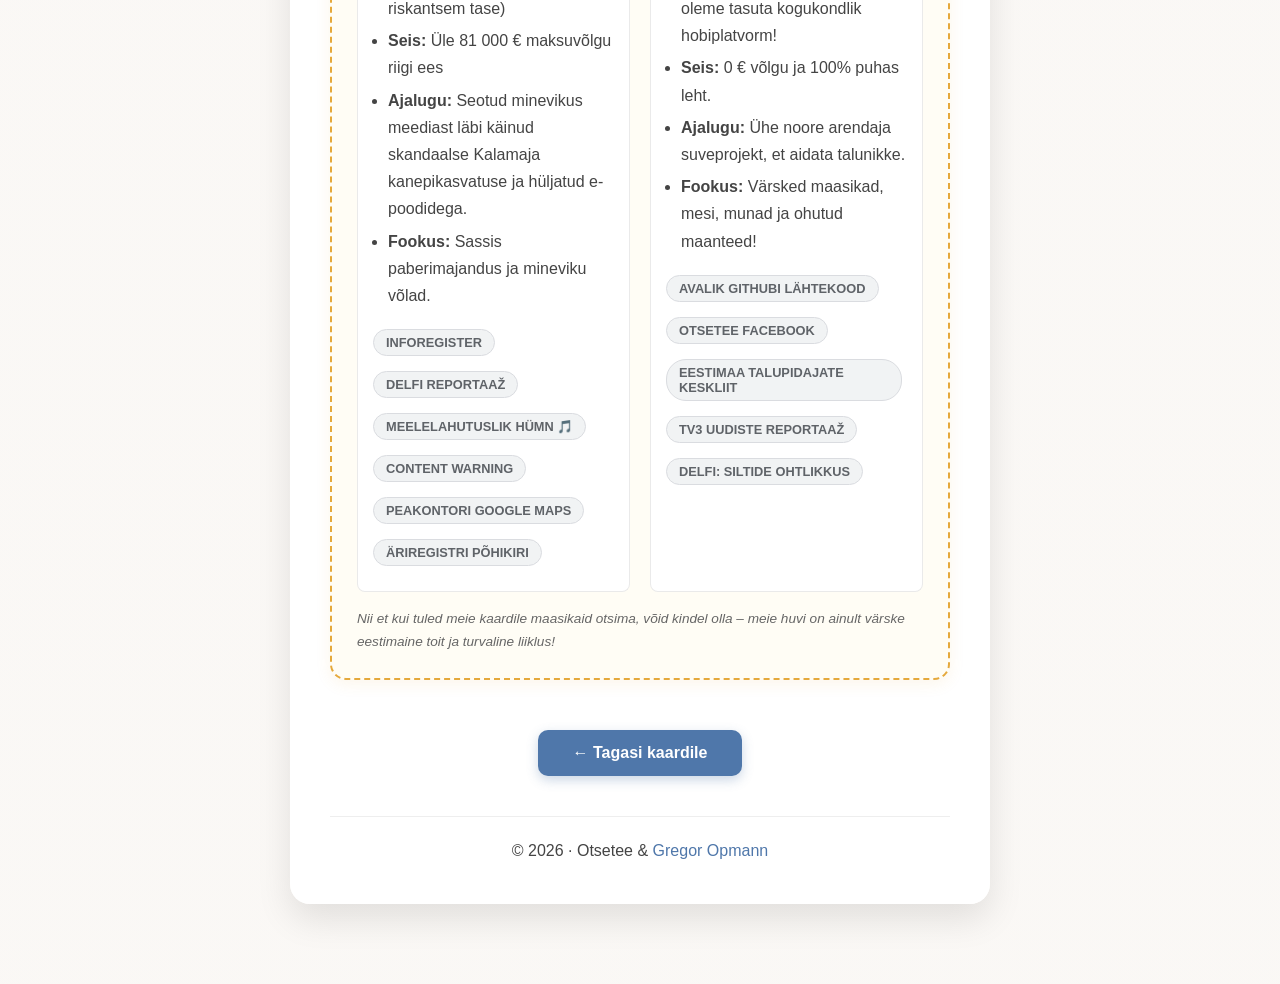
==== commit 9a83a68f: "Update about.html" ====
--- a/about.html
+++ b/about.html
@@ -217,12 +217,14 @@
 
             
             <h2>Füüsiliste siltide oht ja bürokraatia</h2>
+<div><span class="badge badge-problem">Probleem</span></div>
             <p>Transpordiameti andmetel seab loata ja valesti paigaldatud teeperve reklaam ohtu liiklusohutuse. Sildid hajutavad autojuhtide tähelepanu ja võivad põhjustada äkilisi manöövreid.</p>
             
             <p>Seadus nõuab teekaitsevööndisse siltide paigaldamiseks ametlikku kooskõlastust. Paljude väiketootjate jaoks on see aga liigne bürokraatia – loa ooteaja peale võib lühike maasikahooaeg juba läbi saada.</p>
-<div><span class="badge badge-problem">Probleem</span></div>
+
 
             <h2>Otsetee viib sildid teepervelt nutitelefoni</h2>
+<div><span class="badge badge-solution">Lahendus</span></div>
             <p>Projekt Otsetee sündis täpselt selle konflikti lahendamiseks. Meie eesmärk on asendada ohtlikud ja segadust tekitavad puidust sildid ühe kaasaegse digitaalse kaardiga.</p>
 
             <h3>100% Ohutu liiklejatele</h3>
@@ -230,7 +232,6 @@
 
             <h3>0% Bürokraatiat talunikele</h3>
             <p>Müüjad ei pea taotlema lube ega ootama nädalaid. Nad saavad oma müügipunkti ja tooted märkida kaardile sekunditega – täpselt siis, kui kaup on valmis.</p>
-<div><span class="badge badge-solution">Lahendus</span></div>
 
             <div class="mission-box">
                 <strong>Otsetee missioon:</strong> Me usume, et teeäärne kaubandus on Eesti maaelu ja suve pärl. Otsetee annab kohalikele tootjatele digitaalse hääle ja ostjatele mugava teejuhi, muutes samal ajal meie maanteed kõigi jaoks turvalisemaks.
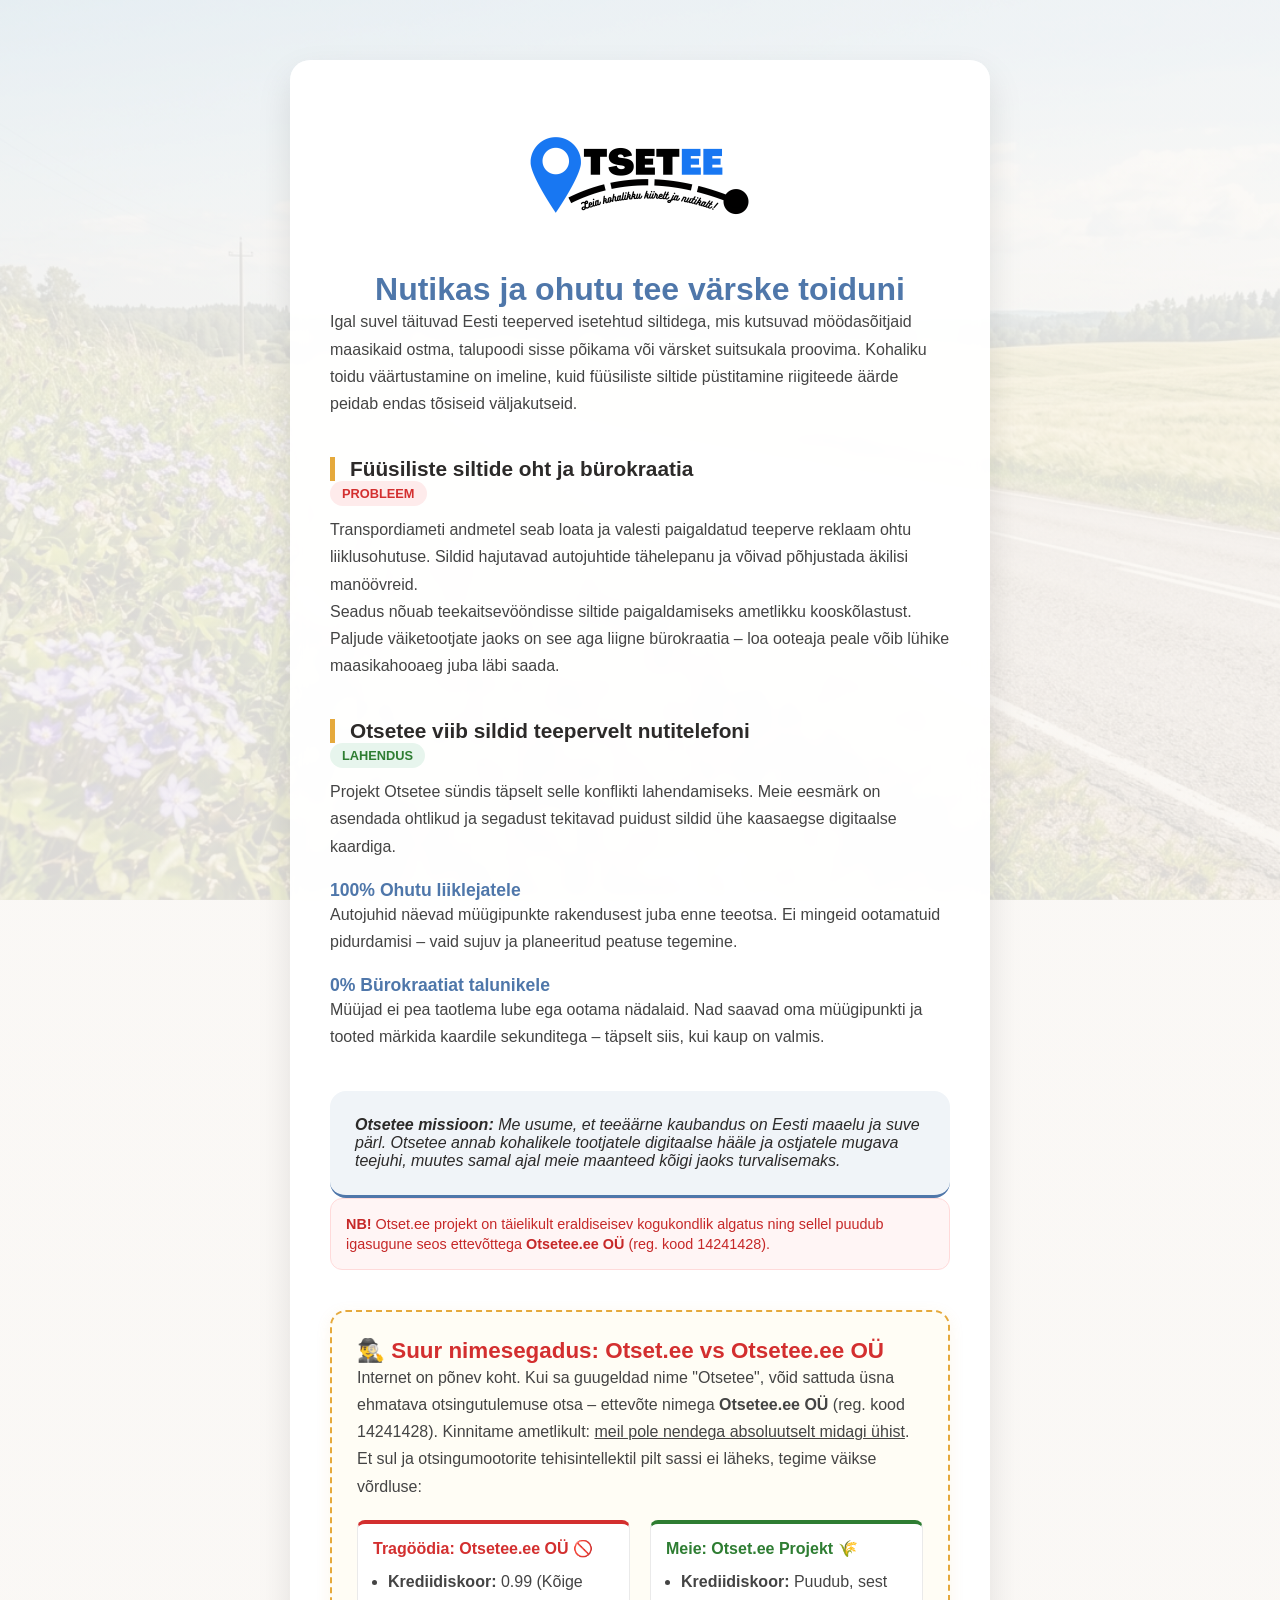
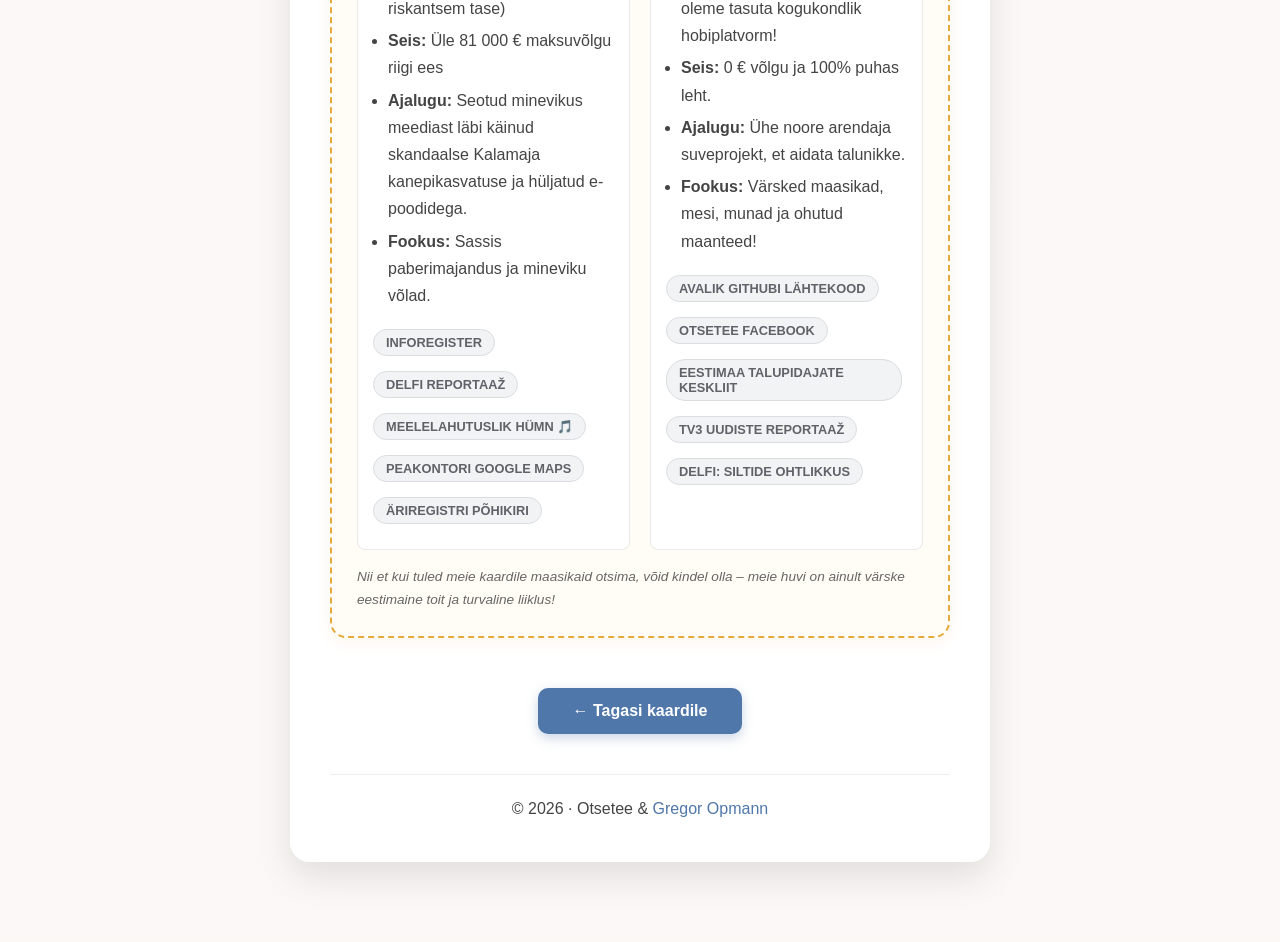
==== commit 859040b9: "Remove content warning link from about.html Removed content warning link from the about page." ====
--- a/about.html
+++ b/about.html
@@ -258,7 +258,6 @@
                             <a href="https://www.inforegister.ee/14241428-OTSETEE-EE-OU/" target="_blank" class="badge badge-link">Inforegister</a>
                             <a href="https://www.delfi.ee/artikkel/87099975/video-kalamaja-kanepikasvatuse-omanikud-kinnitavad-et-koik-on-legaalne" target="_blank" class="badge badge-link">Delfi reportaaž</a>
                             <a href="https://www.youtube.com/watch?v=v9cfmexlShY" target="_blank" class="badge badge-link">Meelelahutuslik hümn 🎵</a>
-                            <a href="https://youtu.be/X3TK2QWn8gU?si=yUrOyEMznN3uoU4E&t=146" target="_blank" class="badge badge-link">Content warning</a>
                             <a href="https://www.google.com/maps/@59.4456833,24.74614,18a,15y,65.03h,83.32t/data=!3m7!1e1!3m5!1sM4xt3STCKNgnR2pLQKFaYQ!2e0!6shttps:%2F%2Fstreetviewpixels-pa.googleapis.com%2Fv1%2Fthumbnail%3Fcb_client%3Dmaps_sv.tactile%26w%3D900%26h%3D600%26pitch%3D6.679965265345388%26panoid%3DM4xt3STCKNgnR2pLQKFaYQ%26yaw%3D65.03393501490486!7i16384!8i8192?entry=ttu&g_ep=EgoyMDI2MDYyOS4wIKXMDSoASAFQAw%3D%3D" target="_blank" class="badge badge-link">Peakontori Google Maps</a>
                             <a href="https://ariregister.rik.ee/est/company/14241428/file/9004232751" target="_blank" class="badge badge-link">Äriregistri põhikiri</a>
                         </div>
--- a/style.css
+++ b/style.css
@@ -7,6 +7,12 @@
     --danger-red: #D9534F;
     --border-gray: #EAEAEA;
     --buyer-green: #4CAF50;
+    
+    /* Modern Glassmorphism Tokens */
+    --glass-bg: rgba(255, 255, 255, 0.72);
+    --glass-border: rgba(255, 255, 255, 0.6);
+    --glass-blur: blur(20px) saturate(180%);
+    --glass-shadow: 0 10px 30px rgba(0, 0, 0, 0.15), 0 2px 6px rgba(0, 0, 0, 0.05);
 }
 
 * {
@@ -38,81 +44,173 @@
     flex-direction: column;
 }
 
+/* ==========================================================================
+   LOGIN VIEW & LANDING PAGE (ULTRA GLASSMORPHISM)
+   ========================================================================== */
+
 #login-view {
     justify-content: center;
     align-items: center;
     padding: 20px;
-    background: linear-gradient(rgba(0,0,0,0.2), rgba(0,0,0,0.2)), url("assets/pold.webp") center/cover no-repeat;
+    background: radial-gradient(circle at center, rgba(0, 0, 0, 0.1) 0%, rgba(0, 0, 0, 0.45) 100%), 
+                url("assets/pold.webp") center/cover no-repeat;
     background-color: var(--sinilill-blue);
 }
 
 .login-card {
-    background: var(--card-white);
-    padding: 40px 30px;
-    border-radius: 24px;
-    box-shadow: 0 10px 25px rgba(0,0,0,0.15);
+    background: var(--glass-bg);
+    backdrop-filter: var(--glass-blur);
+    -webkit-backdrop-filter: var(--glass-blur);
+    border: 1px solid var(--glass-border);
+    padding: 42px 32px;
+    border-radius: 32px;
+    box-shadow: var(--glass-shadow);
     width: 100%;
     max-width: 380px;
     text-align: center;
+    transition: transform 0.3s ease;
 }
 
 .brand-title {
-    font-size: 2.5rem;
-    font-weight: 800;
-    color: var(--sinilill-blue);
-    letter-spacing: -1px;
-    margin-bottom: 4px;
+    margin-bottom: 12px;
+    display: flex;
+    justify-content: center;
+    align-items: center;
+    width: 100%;
+}
+
+.logo-small {
+    display: block;
+    max-width: 190px;
+    width: 100%;
+    height: auto;
+    object-fit: contain;
+    margin: 0 auto;
+    mix-blend-mode: multiply;
 }
 
 .brand-subtitle {
+    font-size: 0.85rem;
+    font-weight: 600;
+    color: #333;
+    background: rgba(255, 255, 255, 0.5);
+    border: 1px solid rgba(255, 255, 255, 0.8);
+    backdrop-filter: blur(8px);
+    -webkit-backdrop-filter: blur(8px);
+    padding: 8px 16px;
+    border-radius: 20px;
+    display: inline-block;
+    margin-bottom: 28px;
+    line-height: 1.35;
+    box-shadow: 0 2px 8px rgba(0,0,0,0.03);
+}
+
+.oauth-btn {
+    width: 100%;
+    padding: 14px;
+    border-radius: 50px;
+    border: 1px solid rgba(255, 255, 255, 0.8);
+    background: rgba(255, 255, 255, 0.85);
+    backdrop-filter: blur(10px);
+    -webkit-backdrop-filter: blur(10px);
     font-size: 0.95rem;
-    color: #707070;
-    margin-bottom: 35px;
-}
-
-.oauth-btn {
-    width: 100%;
-    padding: 14px;
-    border-radius: 14px;
-    border: 1px solid #E0E0E0;
-    background: white;
-    font-size: 1rem;
     font-weight: 600;
+    color: var(--text-charcoal);
     cursor: pointer;
     display: flex;
     align-items: center;
     justify-content: center;
     gap: 10px;
     margin-bottom: 12px;
-    transition: background 0.2s;
-}
-
-.oauth-btn:hover { background: #F9F9F9; }
-.oauth-btn.apple { background: #000000; color: white; border: none; }
-        
+    box-shadow: 0 4px 12px rgba(0, 0, 0, 0.05);
+    transition: all 0.25s cubic-bezier(0.16, 1, 0.3, 1);
+}
+
+.oauth-btn:hover {
+    transform: translateY(-2px);
+    background: rgba(255, 255, 255, 1);
+    box-shadow: 0 8px 20px rgba(0, 0, 0, 0.12);
+}
+
+.oauth-btn:active {
+    transform: translateY(0);
+}
+
+.oauth-btn.apple { 
+    background: rgba(0, 0, 0, 0.9); 
+    color: white; 
+    border: 1px solid rgba(255, 255, 255, 0.2); 
+}
+
+.oauth-btn.apple:hover {
+    background: #000000;
+}
+
 .oauth-btn.buyer {
     background: var(--buyer-green);
     color: white;
     border: none;
-    margin-top: 10px;
-}
-.oauth-btn.buyer:hover { background: #43A047; }
+    margin-top: 8px;
+    box-shadow: 0 4px 15px rgba(76, 175, 80, 0.3);
+}
+
+.oauth-btn.buyer:hover { 
+    background: #43A047;
+    box-shadow: 0 6px 20px rgba(76, 175, 80, 0.4);
+}
 
 .divider {
-    margin: 20px 0;
+    margin: 22px 0;
     display: flex;
     align-items: center;
     text-align: center;
-    font-size: 0.85rem;
-    color: #aaa;
-}
+    font-size: 0.72rem;
+    text-transform: uppercase;
+    letter-spacing: 1.2px;
+    color: #666;
+    font-weight: 700;
+}
+
 .divider::before, .divider::after {
     content: '';
     flex: 1;
-    border-bottom: 1px solid #eee;
-}
-.divider:not(:empty)::before { margin-right: .25em; }
-.divider:not(:empty)::after { margin-left: .25em; }
+    border-bottom: 1px solid rgba(0, 0, 0, 0.12);
+}
+
+.divider:not(:empty)::before { margin-right: 0.6em; }
+.divider:not(:empty)::after { margin-left: 0.6em; }
+
+.login-footer-links {
+    margin-top: 26px;
+    display: flex;
+    flex-wrap: wrap;
+    justify-content: center;
+    gap: 8px;
+}
+
+.login-footer-links a {
+    color: #333;
+    font-size: 0.8rem;
+    font-weight: 600;
+    text-decoration: none;
+    padding: 7px 14px;
+    border-radius: 14px;
+    background: rgba(255, 255, 255, 0.45);
+    border: 1px solid rgba(255, 255, 255, 0.6);
+    backdrop-filter: blur(6px);
+    -webkit-backdrop-filter: blur(6px);
+    transition: all 0.2s ease;
+}
+
+.login-footer-links a:hover {
+    background: rgba(255, 255, 255, 0.85);
+    transform: translateY(-1px);
+    color: var(--text-charcoal);
+}
+
+/* ==========================================================================
+   MAP VIEW & FLOATING OVERLAYS
+   ========================================================================== */
 
 #map-container {
     flex: 1;
@@ -132,15 +230,21 @@
 
 .search-bar {
     width: 100%;
-    padding: 14px 16px;
-    border-radius: 14px;
-    border: none;
-    background: rgba(255, 255, 255, 0.95);
-    backdrop-filter: blur(8px);
-    box-shadow: 0 4px 15px rgba(0,0,0,0.1);
+    padding: 14px 18px;
+    border-radius: 20px;
+    border: 1px solid var(--glass-border);
+    background: rgba(255, 255, 255, 0.72);
+    backdrop-filter: var(--glass-blur);
+    -webkit-backdrop-filter: var(--glass-blur);
+    box-shadow: var(--glass-shadow);
     font-size: 1rem;
     color: var(--text-charcoal);
     outline: none;
+    transition: background 0.2s;
+}
+
+.search-bar:focus {
+    background: rgba(255, 255, 255, 0.9);
 }
 
 .custom-zoom-controls {
@@ -156,23 +260,27 @@
 .zoom-btn {
     width: 46px;
     height: 46px;
-    background: rgba(255, 255, 255, 0.95);
-    backdrop-filter: blur(4px);
-    border: none;
-    border-radius: 12px;
+    background: rgba(255, 255, 255, 0.72);
+    backdrop-filter: var(--glass-blur);
+    -webkit-backdrop-filter: var(--glass-blur);
+    border: 1px solid var(--glass-border);
+    border-radius: 14px;
     font-size: 1.5rem;
     font-weight: bold;
     color: var(--text-charcoal);
-    box-shadow: 0 4px 12px rgba(0,0,0,0.15);
+    box-shadow: var(--glass-shadow);
     cursor: pointer;
     display: flex;
     align-items: center;
     justify-content: center;
     user-select: none;
-    transition: background 0.2s;
-}
-
-.zoom-btn:active { background: #EAEAEA; }
+    transition: all 0.2s;
+}
+
+.zoom-btn:active { 
+    background: rgba(255, 255, 255, 0.95);
+    transform: scale(0.95);
+}
 
 .map-overlay {
     position: absolute;
@@ -184,12 +292,15 @@
     max-width: 460px;
 }
 
-.action-bar {
-    background: rgba(255, 255, 255, 0.95);
-    backdrop-filter: blur(8px);
-    padding: 14px;
-    border-radius: 20px;
-    box-shadow: 0 4px 20px rgba(0,0,0,0.1);
+/* High-specificity rules for the bottom action bar */
+.map-overlay .action-bar {
+    background: rgba(255, 255, 255, 0.65) !important;
+    backdrop-filter: blur(20px) saturate(180%) !important;
+    -webkit-backdrop-filter: blur(20px) saturate(180%) !important;
+    border: 1px solid rgba(255, 255, 255, 0.6) !important;
+    box-shadow: 0 10px 30px rgba(0, 0, 0, 0.15), 0 2px 6px rgba(0, 0, 0, 0.05) !important;
+    padding: 12px;
+    border-radius: 24px;
     display: flex;
     gap: 8px;
     flex-wrap: wrap;
@@ -198,25 +309,106 @@
 .btn {
     flex: 1;
     min-width: 90px;
-    padding: 12px 8px;
+    padding: 12px 10px;
     border: none;
-    border-radius: 12px;
+    border-radius: 16px;
     font-size: 0.9rem;
     font-weight: 700;
     cursor: pointer;
     text-align: center;
-    transition: background 0.2s, color 0.2s;
+    transition: all 0.2s ease;
     display: flex;
     align-items: center;
     justify-content: center;
-}
-
-.btn-primary { background-color: var(--sinilill-blue); color: white; }
-.btn-accent { background-color: var(--wheat-gold); color: white; }
-.btn-danger { background-color: var(--danger-red); color: white; }
-.btn-success { background-color: var(--buyer-green); color: white; }
-.btn-warning { background-color: #757575; color: white; }
-        
+    box-shadow: 0 2px 8px rgba(0, 0, 0, 0.1);
+}
+
+/* Slightly semi-transparent button colors so glass effect shines through */
+.btn-primary { background-color: rgba(79, 119, 170, 0.92); color: white; }
+.btn-accent { background-color: rgba(229, 169, 60, 0.92); color: white; }
+.btn-danger { background-color: rgba(217, 83, 79, 0.92); color: white; }
+.btn-success { background-color: rgba(76, 175, 80, 0.92); color: white; }
+.btn-warning { background-color: rgba(117, 117, 117, 0.92); color: white; }
+
+.btn:active {
+    transform: scale(0.96);
+}
+
+.quick-filters {
+    display: flex;
+    gap: 8px;
+    margin-top: 10px;
+    overflow-x: auto;
+    padding-bottom: 6px;
+    -webkit-overflow-scrolling: touch;
+    scrollbar-width: none; 
+}
+
+.quick-filters::-webkit-scrollbar { display: none; }
+
+.filter-btn {
+    flex: 0 0 auto;
+    padding: 8px 16px;
+    background: rgba(255, 255, 255, 0.72);
+    backdrop-filter: blur(8px);
+    -webkit-backdrop-filter: blur(8px);
+    border: 1px solid rgba(255, 255, 255, 0.6);
+    border-radius: 20px;
+    font-size: 0.85rem;
+    font-weight: 600;
+    color: var(--text-charcoal);
+    box-shadow: 0 2px 8px rgba(0,0,0,0.06);
+    cursor: pointer;
+    transition: all 0.2s ease;
+}
+
+.filter-btn:active {
+    background: var(--sinilill-blue);
+    color: white;
+    transform: scale(0.95);
+}
+
+/* Leaflet Popups */
+.leaflet-popup-content-wrapper {
+    border-radius: 20px !important;
+    padding: 6px !important;
+    box-shadow: var(--glass-shadow) !important;
+    background: rgba(255, 255, 255, 0.88) !important;
+    backdrop-filter: blur(12px) !important;
+    -webkit-backdrop-filter: blur(12px) !important;
+}
+
+.leaflet-popup-content {
+    margin: 12px 14px !important;
+    line-height: 1.5 !important;
+}
+
+.leaflet-div-icon {
+    background: transparent !important;
+    border: none !important;
+}
+
+.nav-link-btn { 
+    display: block;
+    margin-top: 10px; 
+    padding: 10px 12px;
+    background-color: var(--buyer-green) !important; 
+    color: white;
+    text-decoration: none;
+    border-radius: 12px;
+    font-weight: bold;
+    font-size: 0.85rem;
+    text-align: center;
+    box-shadow: 0 2px 8px rgba(76, 175, 80, 0.3);
+    transition: background 0.2s;
+}
+
+.nav-link-btn:active { background-color: #388E3C !important; }
+
+/* ==========================================================================
+   PRODUCT SELECTION & SETTINGS VIEW
+   ========================================================================== */
+
 #product-selection-view {
     background-color: var(--summer-cream);
     padding: 20px;
@@ -236,13 +428,14 @@
 
 .meta-settings-card {
     background: var(--card-white);
-    padding: 16px;
-    border-radius: 16px;
-    box-shadow: 0 2px 8px rgba(0,0,0,0.04);
+    padding: 18px;
+    border-radius: 20px;
+    box-shadow: 0 4px 15px rgba(0,0,0,0.03);
     margin-bottom: 20px;
     display: flex;
     flex-direction: column;
     gap: 12px;
+    border: 1px solid rgba(0,0,0,0.04);
 }
 
 .form-group {
@@ -258,9 +451,9 @@
 }
 
 .form-input {
-    padding: 10px;
+    padding: 10px 12px;
     border: 1px solid #CCC;
-    border-radius: 8px;
+    border-radius: 10px;
     font-size: 0.95rem;
 }
 
@@ -280,6 +473,7 @@
 }
 
 .category-block { margin-bottom: 24px; }
+
 .category-name {
     font-size: 1.05rem;
     font-weight: 700;
@@ -360,6 +554,31 @@
     background: var(--wheat-gold);
     color: white;
     border-color: var(--wheat-gold);
+}
+
+.product-card.out-of-stock-status {
+    border-left: 4px solid #D32F2F !important;
+    background-color: #FFEBEE !important;
+    opacity: 0.85;
+}
+.product-card.out-of-stock-status .product-label {
+    text-decoration: line-through;
+    color: #c62828;
+}
+
+.stock-toggle-checkbox {
+    width: 18px;
+    height: 18px;
+    cursor: pointer;
+    accent-color: #D32F2F;
+}
+
+.stock-status-container {
+    display: flex;
+    align-items: center;
+    gap: 6px;
+    font-size: 0.8rem;
+    color: #444;
 }
 
 .sticky-footer {
@@ -371,6 +590,10 @@
     border-top: 1px solid rgba(0,0,0,0.05);
     z-index: 10;
 }
+
+/* ==========================================================================
+   NOTIFICATIONS & MODALS
+   ========================================================================== */
 
 .notification-container {
     position: absolute;
@@ -381,9 +604,9 @@
     width: calc(100% - 32px);
     max-width: 360px;
     background: white;
-    padding: 16px;
-    border-radius: 16px;
-    box-shadow: 0 10px 25px rgba(0,0,0,0.15);
+    padding: 18px;
+    border-radius: 20px;
+    box-shadow: 0 10px 30px rgba(0,0,0,0.2);
     display: flex;
     flex-direction: column;
     gap: 12px;
@@ -402,95 +625,11 @@
 .notification-actions { display: flex; gap: 8px; justify-content: flex-end; }
 .notif-btn { padding: 10px 18px; border: none; border-radius: 10px; font-weight: bold; font-size: 0.9rem; cursor: pointer; transition: background 0.2s; }
 .preview-marker-icon { filter: hue-rotate(140deg) saturate(2); }
-.nav-link-btn { display: block; margin-top: 8px; padding: 10px 12px; background: #4285F4; color: white; text-decoration: none; border-radius: 8px; font-weight: bold; font-size: 0.85rem; text-align: center;}
-
-.product-card.out-of-stock-status {
-    border-left: 4px solid #D32F2F !important;
-    background-color: #FFEBEE !important;
-    opacity: 0.85;
-}
-.product-card.out-of-stock-status .product-label {
-    text-decoration: line-through;
-    color: #c62828;
-}
-.stock-toggle-checkbox {
-    width: 18px;
-    height: 18px;
-    cursor: pointer;
-    accent-color: #D32F2F;
-}
-.stock-status-container {
-    display: flex;
-    align-items: center;
-    gap: 6px;
-    font-size: 0.8rem;
-    color: #444;
-}
-
-/* --- Uued stiilid "Leia lähim" tootefiltrite nupuribale --- */
-.quick-filters {
-    display: flex;
-    gap: 8px;
-    margin-top: 10px;
-    overflow-x: auto;
-    padding-bottom: 6px;
-    -webkit-overflow-scrolling: touch;
-    scrollbar-width: none; 
-}
-
-.quick-filters::-webkit-scrollbar {
-    display: none; 
-}
-
-.filter-btn {
-    flex: 0 0 auto;
-    padding: 8px 14px;
-    background: rgba(255, 255, 255, 0.95);
-    backdrop-filter: blur(4px);
-    border: 1px solid rgba(0,0,0,0.05);
-    border-radius: 20px;
-    font-size: 0.85rem;
-    font-weight: 600;
-    color: var(--text-charcoal);
-    box-shadow: 0 2px 6px rgba(0,0,0,0.05);
-    cursor: pointer;
-    transition: all 0.2s ease;
-}
-
-.filter-btn:active {
-    background: var(--sinilill-blue);
-    color: white;
-    transform: scale(0.95);
-}
-
-/* --- Leaflet Popupite iluravi --- */
-.leaflet-popup-content-wrapper {
-    border-radius: 16px !important;
-    padding: 6px !important;
-    box-shadow: 0 4px 20px rgba(0,0,0,0.15) !important;
-}
-
-.leaflet-popup-content {
-    margin: 12px 14px !important;
-    line-height: 1.5 !important;
-}
-
-.nav-link-btn {
-    margin-top: 10px;
-    background-color: var(--buyer-green) !important;
-    box-shadow: 0 2px 6px rgba(76, 175, 80, 0.3);
-    transition: background 0.2s;
-}
-
-.nav-link-btn:active {
-    background-color: #388E3C !important;
-}
 
 /* ==========================================================================
-   MOBIILI JA ARVUTI UNIVERSAALNE RESPONSIVE DISAIN (ALUMISED LISAAKTSIOONID)
+   RESPONSIVE UTILITIES
    ========================================================================== */
 
-/* Baaskonteiner alumistele nuppudele */
 .login-footer-row {
     display: flex;
     gap: 10px;
@@ -498,13 +637,11 @@
     width: 100%;
 }
 
-/* Ühildame uued lisategevused täielikult Sinu .oauth-btn loogikaga */
 .login-footer-row .oauth-btn {
     margin-bottom: 0 !important;
     text-decoration: none;
 }
 
-/* Spetsiaalsed värvitoonid uutele nuppudele */
 .oauth-btn.btn-coffee {
     background-color: #FFDD00 !important;
     border-color: #FFDD00 !important;
@@ -519,7 +656,6 @@
 }
 .oauth-btn.btn-feedback:hover { background-color: #E5E5E5 !important; }
 
-/* KUI ON MOBIIL (või kitsas ekraan): nupud lähevad üksteise alla, et tekst ära mahuks */
 @media (max-width: 360px) {
     .login-footer-row {
         flex-direction: column;
@@ -527,14 +663,13 @@
     }
 }
 
-/* KUI ON ARVUTI (või laiem ekraan): nupud on perfektselt kõrvuti reas ja jagavad ruumi võrdselt */
 @media (min-width: 361px) {
     .login-footer-row {
         flex-direction: row;
     }
     .login-footer-row .oauth-btn {
         flex: 1;
-        font-size: 0.85rem; /* Pisut väiksem font hoiab ära teksti murdumise kahes reale */
+        font-size: 0.85rem;
         padding: 12px 6px;
     }
 }
